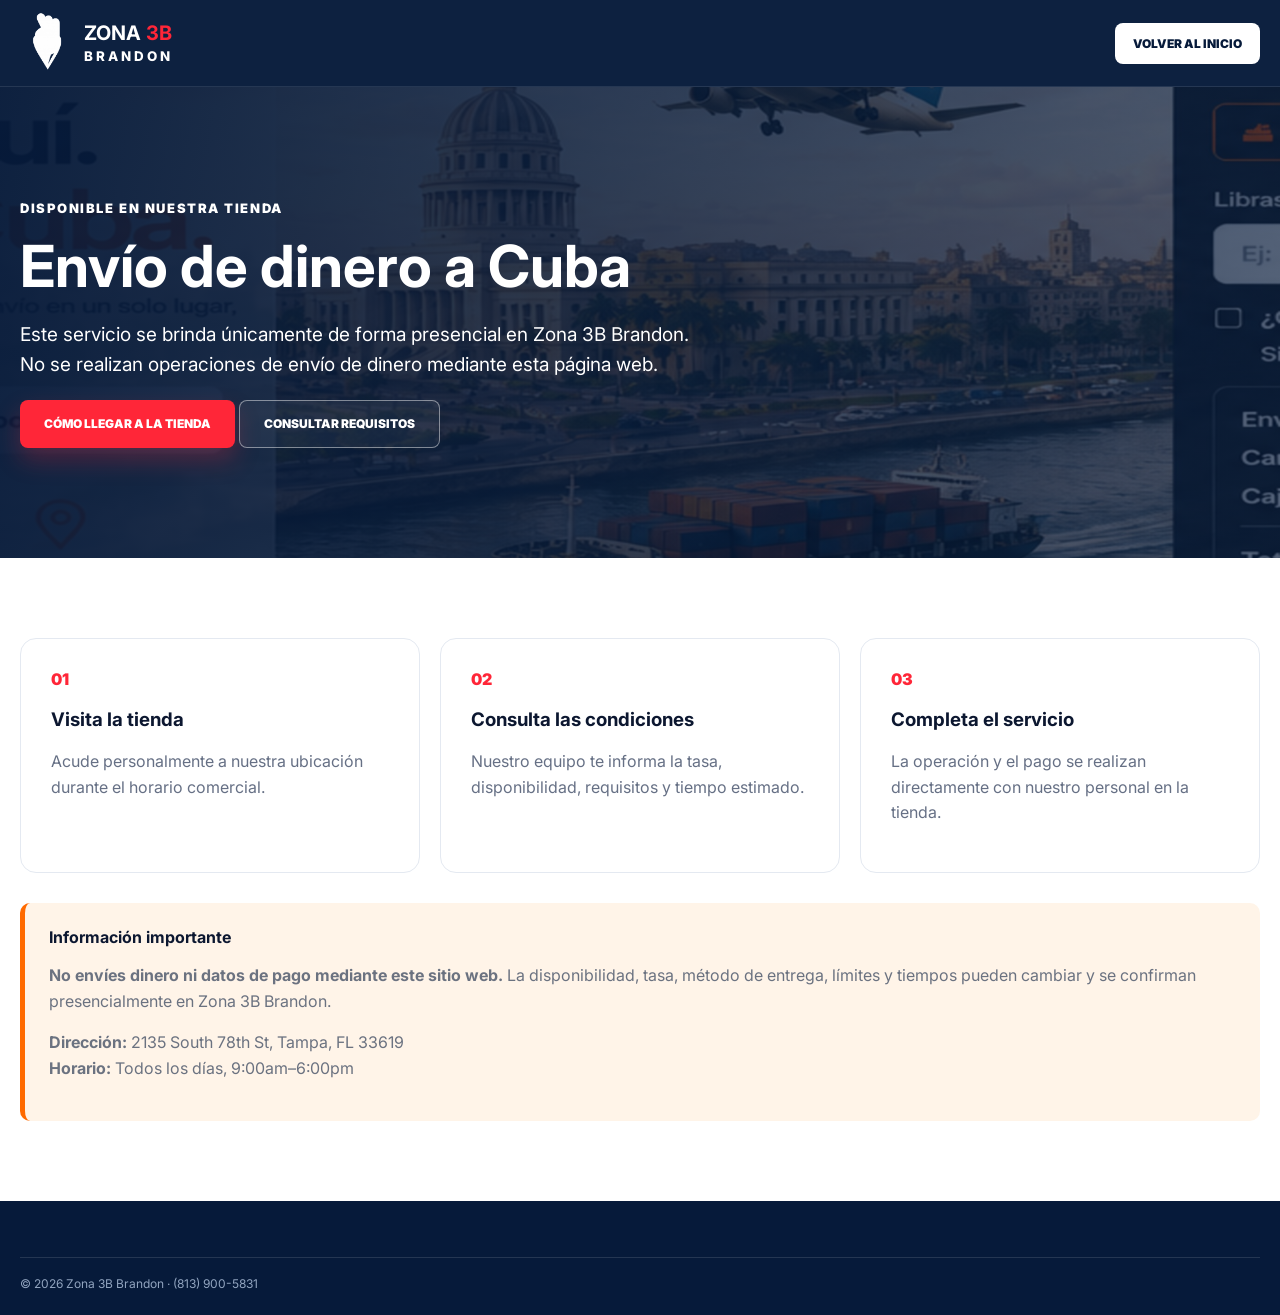
==== dinero.html @ 57347997 "Actualizacion del sitio web v6.1 Actualizacion del sitio web v6.1" ====
<!doctype html>
<html lang="es">
<head>
  <meta charset="utf-8">
  <meta name="viewport" content="width=device-width,initial-scale=1">
  <meta name="description" content="Información sobre el servicio presencial de envío de dinero a Cuba disponible en Zona 3B Brandon.">
  <title>Servicio presencial de envío de dinero | Zona 3B Brandon</title>
  <link rel="icon" href="logo-v54.png">
  <link rel="preconnect" href="https://fonts.googleapis.com">
  <link rel="preconnect" href="https://fonts.gstatic.com" crossorigin>
  <link href="https://fonts.googleapis.com/css2?family=Inter:wght@400;600;700;800;900&display=swap" rel="stylesheet">
  <link rel="stylesheet" href="styles-v60.css">
</head>
<body class="money-page">
  <header class="site-header">
    <div class="shell nav-wrap">
      <a class="brand" href="index.html"><img src="logo-v54.png" alt="Zona 3B"><div><strong>ZONA <span>3B</span></strong><small>BRANDON</small></div></a>
      <a class="portal" href="index.html">Volver al inicio</a>
    </div>
  </header>
  <main>
    <section class="money-page-hero">
      <div class="shell">
        <span class="kicker">DISPONIBLE EN NUESTRA TIENDA</span>
        <h1>Envío de dinero a Cuba</h1>
        <p>Este servicio se brinda únicamente de forma presencial en Zona 3B Brandon. No se realizan operaciones de envío de dinero mediante esta página web.</p>
        <a class="btn primary" id="map-money" href="#">Cómo llegar a la tienda</a>
        <a class="btn secondary" id="money-page-wa" href="#">Consultar requisitos</a>
      </div>
    </section>
    <section class="money-detail">
      <div class="shell detail-grid">
        <article><span>01</span><h3>Visita la tienda</h3><p>Acude personalmente a nuestra ubicación durante el horario comercial.</p></article>
        <article><span>02</span><h3>Consulta las condiciones</h3><p>Nuestro equipo te informa la tasa, disponibilidad, requisitos y tiempo estimado.</p></article>
        <article><span>03</span><h3>Completa el servicio</h3><p>La operación y el pago se realizan directamente con nuestro personal en la tienda.</p></article>
      </div>
      <div class="shell notice">
        <b>Información importante</b>
        <p><strong>No envíes dinero ni datos de pago mediante este sitio web.</strong> La disponibilidad, tasa, método de entrega, límites y tiempos pueden cambiar y se confirman presencialmente en Zona 3B Brandon.</p>
        <p><b>Dirección:</b> 2135 South 78th St, Tampa, FL 33619<br><b>Horario:</b> Todos los días, 9:00am–6:00pm</p>
      </div>
    </section>
  </main>
  <footer><div class="shell footer-bottom">© 2026 Zona 3B Brandon · (813) 900-5831</div></footer>
  <script src="config.js"></script>
  <script>
    const c=window.ZONA3B_SITE;
    document.getElementById('map-money').href=c.mapsUrl;
    document.getElementById('money-page-wa').href=`https://wa.me/${c.whatsappDigits}?text=${encodeURIComponent('Hola, deseo consultar los requisitos del servicio presencial de envío de dinero a Cuba en la tienda.')}`;
  </script>
</body>
</html>
---- styles-v60.css ----
:root{--navy:#061a3a;--navy2:#0b2f68;--red:#ff2638;--orange:#ff6a00;--text:#0c1730;--muted:#667085;--line:#e4e9f1;--soft:#f5f8fc}*{box-sizing:border-box}html{scroll-behavior:smooth}body{margin:0;font-family:Inter,system-ui,sans-serif;color:var(--text);background:#fff}.shell{width:min(1280px,calc(100% - 40px));margin:auto}.site-header{position:sticky;top:0;z-index:100;background:rgba(6,26,58,.97);border-bottom:1px solid rgba(255,255,255,.1);backdrop-filter:blur(14px)}.nav-wrap{height:86px;display:flex;align-items:center;justify-content:space-between;gap:24px}.brand{display:flex;align-items:center;gap:10px;color:#fff;text-decoration:none}.brand img{width:54px;height:64px;object-fit:contain;filter:brightness(0) invert(1)}.brand strong{font-size:20px;display:block;line-height:1}.brand strong span{color:var(--red)}.brand small{display:block;letter-spacing:.22em;font-weight:800;margin-top:5px}.menu{display:flex;align-items:center;gap:27px}.menu a{color:#fff;text-decoration:none;text-transform:uppercase;font-size:12px;font-weight:800;white-space:nowrap}.menu a:hover,.menu a.active{color:var(--red)}.portal{padding:13px 18px;border-radius:8px;background:#fff!important;color:var(--navy)!important;text-decoration:none;text-transform:uppercase;font-size:12px;font-weight:900}.menu-toggle{display:none;background:none;border:0;color:#fff;font-size:28px}.hero{position:relative;min-height:590px;overflow:hidden;background:var(--navy)}.hero-bg{position:absolute;inset:0;background:url('havana-scene-v54.jpg') center/cover no-repeat;transform:scale(1.03)}.hero-overlay{position:absolute;inset:0;background:linear-gradient(90deg,rgba(6,26,58,.99) 0%,rgba(6,26,58,.92) 45%,rgba(6,26,58,.38) 74%,rgba(6,26,58,.2) 100%)}.hero-content{position:relative;z-index:2;min-height:590px;display:flex;align-items:center}.hero-copy{max-width:690px;padding:62px 0}.kicker,.eyebrow{font-size:13px;letter-spacing:.12em;font-weight:900;color:#fff}.hero-slide{display:none;min-height:225px}.hero-slide.active{display:block;animation:fade .55s ease}@keyframes fade{from{opacity:.2;transform:translateY(8px)}to{opacity:1;transform:none}}.hero h1{font-size:58px;line-height:.98;margin:17px 0 10px;color:#fff;letter-spacing:-.04em}.hero h2{margin:0 0 22px;color:var(--red);font-size:24px}.hero p{font-size:18px;line-height:1.55;color:#fff;max-width:610px}.hero-benefits{display:grid;grid-template-columns:repeat(3,1fr);gap:0;margin:28px 0}.hero-benefits>div{display:flex;gap:12px;align-items:center;padding-right:18px;margin-right:18px;border-right:1px solid rgba(255,255,255,.2)}.hero-benefits>div:last-child{border:0}.hero-benefits i{width:38px;height:38px;border:1px solid rgba(255,255,255,.4);border-radius:50%;display:grid;place-items:center;color:#fff;font-style:normal}.hero-benefits span{display:flex;flex-direction:column;color:#fff}.hero-benefits b{text-transform:uppercase;font-size:11px}.hero-benefits small{font-size:11px;color:#bfd0e8}.hero-actions{display:flex;gap:12px}.btn{display:inline-flex;align-items:center;justify-content:center;min-height:48px;padding:0 24px;border-radius:8px;text-decoration:none;text-transform:uppercase;font-size:12px;font-weight:900;transition:.2s}.btn:hover{transform:translateY(-2px)}.btn.primary{background:var(--red);color:#fff;box-shadow:0 12px 24px rgba(255,38,56,.25)}.btn.secondary{border:1px solid rgba(255,255,255,.45);color:#fff;background:rgba(255,255,255,.05)}.btn.dark{background:var(--navy);color:#fff}.hero-dots{display:flex;gap:8px;margin-top:26px}.hero-dots button{width:26px;height:4px;border:0;background:rgba(255,255,255,.3);padding:0;border-radius:4px}.hero-dots button.active{background:var(--red)}.services{padding:24px 0 30px}.section-label{text-align:center;color:var(--navy2);font-weight:900;font-size:11px;margin-bottom:18px}.service-grid{display:grid;grid-template-columns:repeat(4,1fr);gap:14px}.service-grid article{display:flex;align-items:center;gap:16px;border:1px solid var(--line);border-radius:13px;padding:24px;background:#fff;box-shadow:0 10px 25px rgba(10,35,70,.06);transition:.2s}.service-grid article:hover{transform:translateY(-4px);box-shadow:0 16px 34px rgba(10,35,70,.11)}.service-icon{font-size:35px;width:48px;text-align:center}.service-icon.express{background:var(--red);color:#fff;font-size:10px;font-weight:900;padding:8px 4px;border-radius:5px}.service-grid h3{margin:0 0 7px;text-transform:uppercase;font-size:13px}.service-grid b,.service-grid small{display:block}.service-grid b{font-size:13px}.service-grid small{color:var(--muted);font-size:11px;margin-top:4px}.money-card{border-color:#ffd3d8!important;background:linear-gradient(135deg,#fff,#fff6f7)!important}.feature-strip{background:linear-gradient(90deg,var(--navy),var(--navy2));color:#fff}.strip-grid{display:grid;grid-template-columns:repeat(4,1fr)}.strip-grid>div{display:grid;grid-template-columns:34px 1fr;grid-template-rows:auto auto;padding:22px 28px;border-right:1px solid rgba(255,255,255,.2)}.strip-grid>div:last-child{border:0}.strip-grid span{grid-row:1/3;font-size:20px}.strip-grid b{text-transform:uppercase;font-size:11px}.strip-grid small{color:#c7d7ed;font-size:10px}.money-section{padding:92px 0;background:var(--soft)}.money-layout{display:grid;grid-template-columns:.9fr 1.1fr;gap:80px;align-items:center}.money-visual{position:relative;min-height:420px;display:grid;place-items:center;background:radial-gradient(circle at center,#fff 0 34%,transparent 35%)}.money-icon{width:170px;height:170px;border-radius:34px;background:linear-gradient(135deg,var(--red),#ff7a4f);display:grid;place-items:center;font-size:82px;box-shadow:0 30px 60px rgba(255,38,56,.25);z-index:2}.money-orbit{position:absolute;border:1px dashed #b8c7dc;border-radius:50%}.orbit-one{width:300px;height:300px}.orbit-two{width:410px;height:410px}.badge{position:absolute;background:#fff;border:1px solid var(--line);box-shadow:0 10px 25px rgba(10,35,70,.1);border-radius:999px;padding:10px 16px;font-size:12px;font-weight:800}.badge-one{top:65px;left:70px}.badge-two{right:38px;top:150px}.badge-three{bottom:62px;left:50px}.eyebrow{color:var(--red)}.money-copy h2,.calc-copy h2,.section-heading h2,.about h2,.contact h2{font-size:42px;line-height:1.08;margin:10px 0 18px;letter-spacing:-.03em}.money-copy>p,.calc-copy p,.about p{font-size:17px;line-height:1.7;color:var(--muted)}.money-points{display:grid;gap:16px;margin:26px 0}.money-points>div{display:flex;gap:14px}.money-points i{width:30px;height:30px;border-radius:50%;background:#e9fff0;color:#078a3a;display:grid;place-items:center;font-style:normal;font-weight:900}.money-points span{display:flex;flex-direction:column}.money-points small{color:var(--muted);margin-top:4px}.money-actions{display:flex;align-items:center;gap:20px}.text-link{color:var(--navy2);font-weight:800;text-decoration:none}.legal-note{display:block;color:#7a8497;line-height:1.5;margin-top:22px}.calculator-section{padding:82px 0;background:linear-gradient(135deg,var(--navy),#0b3474);color:#fff}.calculator-layout{display:grid;grid-template-columns:1fr 1fr;gap:80px;align-items:center}.calc-copy .eyebrow{color:#ff8792}.calc-copy p{color:#c9d7ec}.calculator-card{background:#fff;color:var(--text);padding:30px;border-radius:18px;box-shadow:0 30px 70px rgba(0,0,0,.2)}.tabs{display:grid;grid-template-columns:repeat(3,1fr);gap:8px;margin-bottom:22px}.ship-tab{border:1px solid var(--line);background:#fff;padding:12px 8px;border-radius:8px;font-weight:800;cursor:pointer}.ship-tab.active{background:var(--red);color:#fff;border-color:var(--red)}.calculator-card label{display:block;font-size:13px;font-weight:800;margin-bottom:8px}.input-wrap{display:flex;border:1px solid var(--line);border-radius:9px;overflow:hidden;margin-bottom:16px}.input-wrap input{flex:1;border:0;padding:14px;font-size:16px;outline:none}.input-wrap span{padding:14px;color:var(--muted)}.check-row{display:flex!important;align-items:center;gap:10px;margin:14px 0 20px!important}.check-row span{display:flex;flex-direction:column}.check-row small{color:var(--muted)}.summary-box{background:var(--soft);border-radius:12px;padding:16px}.summary-box>div{display:flex;justify-content:space-between;padding:7px 0}.summary-box .total{border-top:1px solid var(--line);margin-top:8px;padding-top:14px;font-size:18px}.summary-box .total b{color:var(--red);font-size:25px}.calculator-card>small{display:block;color:var(--muted);margin-top:12px}.boxes{padding:80px 0}.section-heading{margin-bottom:26px}.section-heading.center{text-align:center}.boxes-grid{display:grid;grid-template-columns:repeat(4,1fr);gap:18px}.boxes-grid article{border:1px solid var(--line);border-radius:16px;display:grid;grid-template-columns:1.1fr .9fr;align-items:center;padding:20px;background:#fff;box-shadow:0 10px 25px rgba(10,35,70,.06)}.boxes-grid img{width:100%;height:150px;object-fit:contain}.boxes-grid small{color:var(--red);font-weight:900}.boxes-grid h3{font-size:21px;margin:5px 0}.boxes-grid b{font-size:31px;color:var(--orange)}.how{padding:80px 0;background:var(--soft)}.steps{display:grid;grid-template-columns:repeat(3,1fr);gap:22px}.steps article{background:#fff;padding:30px;border-radius:16px;border:1px solid var(--line)}.steps span{display:grid;place-items:center;width:42px;height:42px;border-radius:50%;background:var(--red);color:#fff;font-weight:900}.steps p{color:var(--muted);line-height:1.6}.about{padding:82px 0}.about-layout{display:grid;grid-template-columns:1.15fr .85fr;gap:70px;align-items:center}.about-stats{display:grid;grid-template-columns:repeat(3,1fr);gap:12px}.about-stats article{background:var(--navy);color:#fff;border-radius:14px;padding:28px 16px;text-align:center}.about-stats b{font-size:34px;display:block;color:#fff}.about-stats span{font-size:12px;color:#c5d4e8}.contact{padding:20px 0 80px}.contact-card{display:grid;grid-template-columns:1fr 1fr;background:var(--soft);border-radius:20px;overflow:hidden;border:1px solid var(--line)}.contact-card>div{padding:54px}.contact-card p{color:var(--muted);line-height:1.6}.contact-card img{width:100%;height:100%;min-height:380px;object-fit:cover}.contact-actions{display:flex;gap:10px;margin-top:24px}.float{position:fixed;bottom:22px;width:54px;height:54px;border-radius:50%;display:grid;place-items:center;color:#fff;text-decoration:none;z-index:90;box-shadow:0 10px 25px rgba(0,0,0,.25)}.float.whatsapp{left:18px;background:#25d366}.float.up{right:18px;background:var(--red);font-size:24px}footer{background:var(--navy);color:#fff;padding:46px 0 18px}.footer-grid{display:grid;grid-template-columns:1.5fr 1fr 1fr 1fr;gap:30px}.footer-grid>div{display:flex;flex-direction:column;gap:8px}.footer-grid a,.footer-grid span,.footer-grid small{color:#bdcbe0;text-decoration:none;font-size:13px}.footer-brand{flex-direction:row!important;align-items:center}.footer-brand img{width:48px;filter:brightness(0) invert(1)}.footer-bottom{border-top:1px solid rgba(255,255,255,.12);margin-top:32px;padding-top:18px;color:#91a4bf;font-size:12px}.money-page-hero{padding:110px 0;background:linear-gradient(100deg,rgba(6,26,58,.97),rgba(6,26,58,.68)),url('havana-scene-v54.jpg') center/cover;color:#fff}.money-page-hero h1{font-size:58px;margin:14px 0}.money-page-hero p{font-size:19px;max-width:670px;line-height:1.6}.money-detail{padding:80px 0}.detail-grid{display:grid;grid-template-columns:repeat(3,1fr);gap:20px}.detail-grid article{border:1px solid var(--line);border-radius:16px;padding:30px}.detail-grid span{color:var(--red);font-weight:900}.detail-grid p{color:var(--muted);line-height:1.6}.notice{margin-top:30px;padding:24px;background:#fff4e8;border-left:5px solid var(--orange);border-radius:10px}.notice p{color:#6b7280;line-height:1.6}.money-page footer{padding:24px 0}
@media(max-width:1100px){.menu-toggle{display:block}.menu{display:none;position:absolute;left:0;right:0;top:86px;background:var(--navy);padding:22px;flex-direction:column;align-items:flex-start}.menu.open{display:flex}.service-grid,.boxes-grid{grid-template-columns:repeat(2,1fr)}.money-layout,.calculator-layout,.about-layout{grid-template-columns:1fr}.money-visual{order:2}.hero-overlay{background:rgba(6,26,58,.9)}.strip-grid{grid-template-columns:repeat(2,1fr)}.footer-grid{grid-template-columns:repeat(2,1fr)}}
@media(max-width:680px){.shell{width:min(100% - 24px,1280px)}.brand div{display:none}.hero,.hero-content{min-height:650px}.hero-copy{padding:45px 0}.hero h1{font-size:43px}.hero h2{font-size:19px}.hero-benefits{grid-template-columns:1fr;gap:12px}.hero-benefits>div{border:0}.hero-actions,.money-actions,.contact-actions{flex-direction:column;align-items:stretch}.service-grid,.boxes-grid,.steps,.detail-grid{grid-template-columns:1fr}.strip-grid{grid-template-columns:1fr}.strip-grid>div{border-right:0;border-bottom:1px solid rgba(255,255,255,.2)}.money-section,.calculator-section,.boxes,.how,.about{padding:58px 0}.money-layout{gap:30px}.money-visual{min-height:340px}.orbit-two{width:320px;height:320px}.orbit-one{width:245px;height:245px}.money-icon{width:135px;height:135px;font-size:62px}.badge-one{left:0}.badge-two{right:0}.badge-three{left:15px}.money-copy h2,.calc-copy h2,.section-heading h2,.about h2,.contact h2{font-size:34px}.calculator-layout{gap:28px}.contact-card{grid-template-columns:1fr}.contact-card>div{padding:30px}.about-stats{grid-template-columns:1fr}.footer-grid{grid-template-columns:1fr}.money-page-hero h1{font-size:42px}}
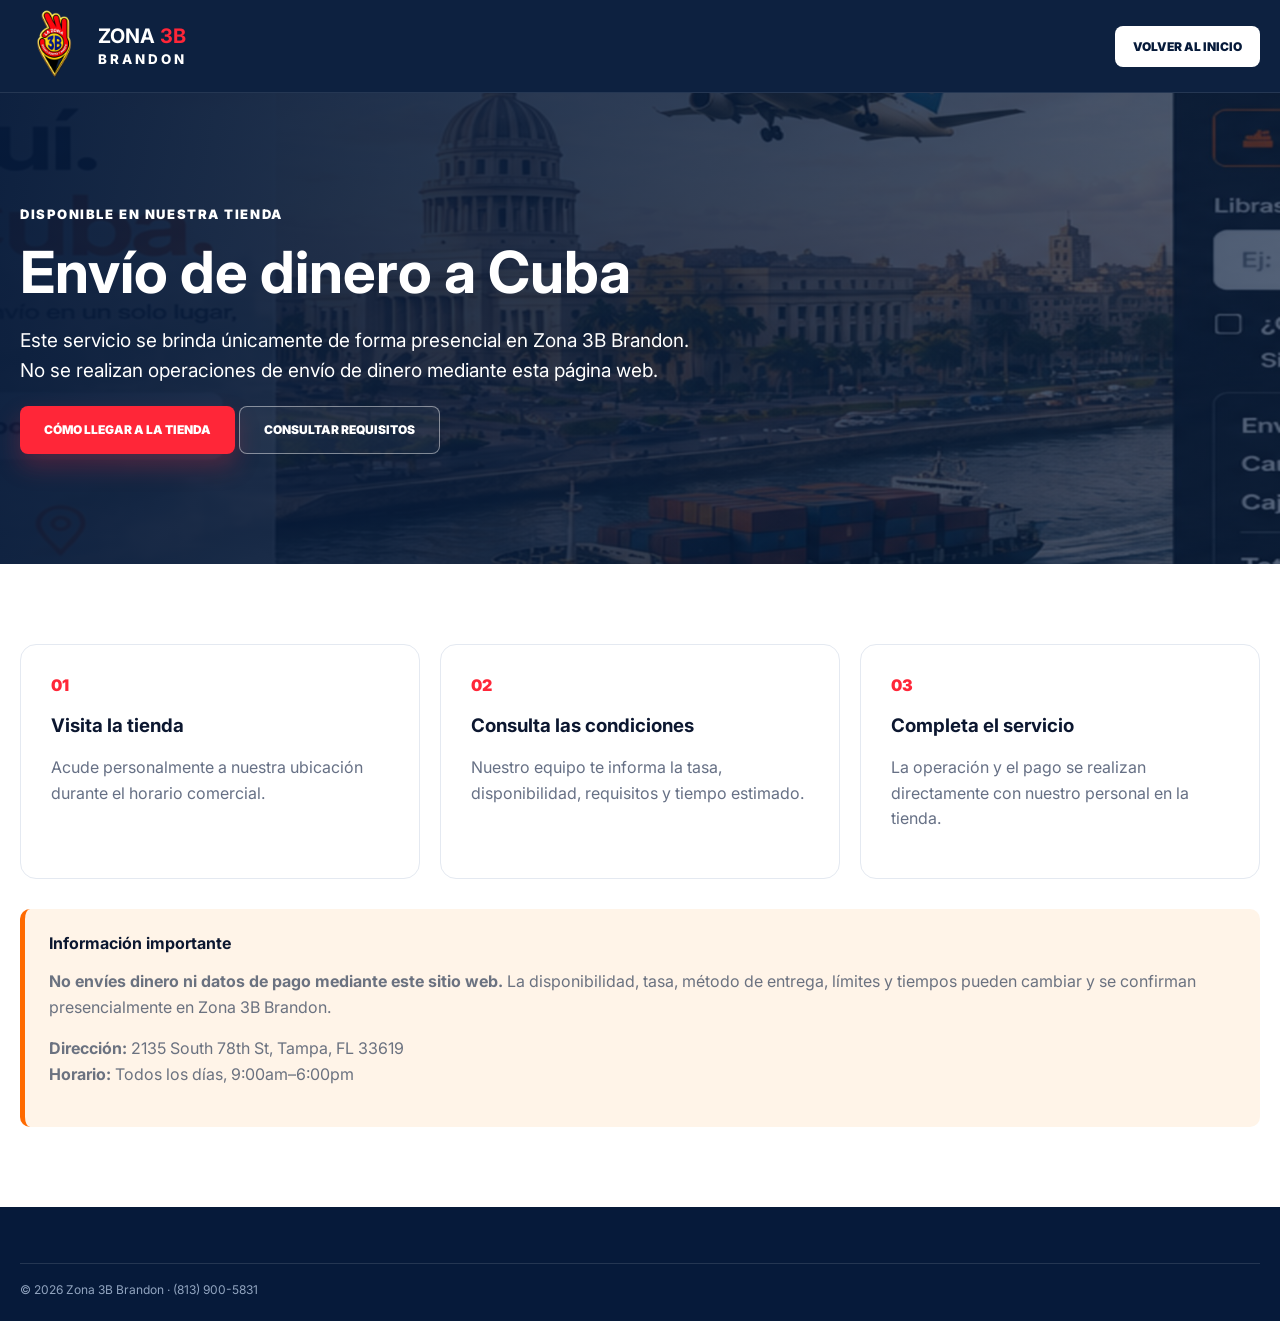
==== commit bbabb30f: "Actualizacion del sitio web v6.2 Actualizacion del sitio web v6.2" ====
--- a/dinero.html
+++ b/dinero.html
@@ -5,16 +5,16 @@
   <meta name="viewport" content="width=device-width,initial-scale=1">
   <meta name="description" content="Información sobre el servicio presencial de envío de dinero a Cuba disponible en Zona 3B Brandon.">
   <title>Servicio presencial de envío de dinero | Zona 3B Brandon</title>
-  <link rel="icon" href="logo-v54.png">
+  <link rel="icon" href="logo-zona3b-oficial.png">
   <link rel="preconnect" href="https://fonts.googleapis.com">
   <link rel="preconnect" href="https://fonts.gstatic.com" crossorigin>
   <link href="https://fonts.googleapis.com/css2?family=Inter:wght@400;600;700;800;900&display=swap" rel="stylesheet">
-  <link rel="stylesheet" href="styles-v60.css">
+  <link rel="stylesheet" href="styles-v62.css">
 </head>
 <body class="money-page">
   <header class="site-header">
     <div class="shell nav-wrap">
-      <a class="brand" href="index.html"><img src="logo-v54.png" alt="Zona 3B"><div><strong>ZONA <span>3B</span></strong><small>BRANDON</small></div></a>
+      <a class="brand" href="index.html"><img src="logo-zona3b-oficial.png" alt="Zona 3B"><div><strong>ZONA <span>3B</span></strong><small>BRANDON</small></div></a>
       <a class="portal" href="index.html">Volver al inicio</a>
     </div>
   </header>
--- a/styles-v62.css
+++ b/styles-v62.css
@@ -0,0 +1,8 @@
+:root{--navy:#061a3a;--navy2:#0b2f68;--red:#ff2638;--orange:#ff6a00;--text:#0c1730;--muted:#667085;--line:#e4e9f1;--soft:#f5f8fc}*{box-sizing:border-box}html{scroll-behavior:smooth}body{margin:0;font-family:Inter,system-ui,sans-serif;color:var(--text);background:#fff}.shell{width:min(1280px,calc(100% - 40px));margin:auto}.site-header{position:sticky;top:0;z-index:100;background:rgba(6,26,58,.97);border-bottom:1px solid rgba(255,255,255,.1);backdrop-filter:blur(14px)}.nav-wrap{height:86px;display:flex;align-items:center;justify-content:space-between;gap:24px}.brand{display:flex;align-items:center;gap:10px;color:#fff;text-decoration:none}.brand img{width:54px;height:64px;object-fit:contain;filter:brightness(0) invert(1)}.brand strong{font-size:20px;display:block;line-height:1}.brand strong span{color:var(--red)}.brand small{display:block;letter-spacing:.22em;font-weight:800;margin-top:5px}.menu{display:flex;align-items:center;gap:27px}.menu a{color:#fff;text-decoration:none;text-transform:uppercase;font-size:12px;font-weight:800;white-space:nowrap}.menu a:hover,.menu a.active{color:var(--red)}.portal{padding:13px 18px;border-radius:8px;background:#fff!important;color:var(--navy)!important;text-decoration:none;text-transform:uppercase;font-size:12px;font-weight:900}.menu-toggle{display:none;background:none;border:0;color:#fff;font-size:28px}.hero{position:relative;min-height:590px;overflow:hidden;background:var(--navy)}.hero-bg{position:absolute;inset:0;background:url('havana-scene-v54.jpg') center/cover no-repeat;transform:scale(1.03)}.hero-overlay{position:absolute;inset:0;background:linear-gradient(90deg,rgba(6,26,58,.99) 0%,rgba(6,26,58,.92) 45%,rgba(6,26,58,.38) 74%,rgba(6,26,58,.2) 100%)}.hero-content{position:relative;z-index:2;min-height:590px;display:flex;align-items:center}.hero-copy{max-width:690px;padding:62px 0}.kicker,.eyebrow{font-size:13px;letter-spacing:.12em;font-weight:900;color:#fff}.hero-slide{display:none;min-height:225px}.hero-slide.active{display:block;animation:fade .55s ease}@keyframes fade{from{opacity:.2;transform:translateY(8px)}to{opacity:1;transform:none}}.hero h1{font-size:58px;line-height:.98;margin:17px 0 10px;color:#fff;letter-spacing:-.04em}.hero h2{margin:0 0 22px;color:var(--red);font-size:24px}.hero p{font-size:18px;line-height:1.55;color:#fff;max-width:610px}.hero-benefits{display:grid;grid-template-columns:repeat(3,1fr);gap:0;margin:28px 0}.hero-benefits>div{display:flex;gap:12px;align-items:center;padding-right:18px;margin-right:18px;border-right:1px solid rgba(255,255,255,.2)}.hero-benefits>div:last-child{border:0}.hero-benefits i{width:38px;height:38px;border:1px solid rgba(255,255,255,.4);border-radius:50%;display:grid;place-items:center;color:#fff;font-style:normal}.hero-benefits span{display:flex;flex-direction:column;color:#fff}.hero-benefits b{text-transform:uppercase;font-size:11px}.hero-benefits small{font-size:11px;color:#bfd0e8}.hero-actions{display:flex;gap:12px}.btn{display:inline-flex;align-items:center;justify-content:center;min-height:48px;padding:0 24px;border-radius:8px;text-decoration:none;text-transform:uppercase;font-size:12px;font-weight:900;transition:.2s}.btn:hover{transform:translateY(-2px)}.btn.primary{background:var(--red);color:#fff;box-shadow:0 12px 24px rgba(255,38,56,.25)}.btn.secondary{border:1px solid rgba(255,255,255,.45);color:#fff;background:rgba(255,255,255,.05)}.btn.dark{background:var(--navy);color:#fff}.hero-dots{display:flex;gap:8px;margin-top:26px}.hero-dots button{width:26px;height:4px;border:0;background:rgba(255,255,255,.3);padding:0;border-radius:4px}.hero-dots button.active{background:var(--red)}.services{padding:24px 0 30px}.section-label{text-align:center;color:var(--navy2);font-weight:900;font-size:11px;margin-bottom:18px}.service-grid{display:grid;grid-template-columns:repeat(4,1fr);gap:14px}.service-grid article{display:flex;align-items:center;gap:16px;border:1px solid var(--line);border-radius:13px;padding:24px;background:#fff;box-shadow:0 10px 25px rgba(10,35,70,.06);transition:.2s}.service-grid article:hover{transform:translateY(-4px);box-shadow:0 16px 34px rgba(10,35,70,.11)}.service-icon{font-size:35px;width:48px;text-align:center}.service-icon.express{background:var(--red);color:#fff;font-size:10px;font-weight:900;padding:8px 4px;border-radius:5px}.service-grid h3{margin:0 0 7px;text-transform:uppercase;font-size:13px}.service-grid b,.service-grid small{display:block}.service-grid b{font-size:13px}.service-grid small{color:var(--muted);font-size:11px;margin-top:4px}.money-card{border-color:#ffd3d8!important;background:linear-gradient(135deg,#fff,#fff6f7)!important}.feature-strip{background:linear-gradient(90deg,var(--navy),var(--navy2));color:#fff}.strip-grid{display:grid;grid-template-columns:repeat(4,1fr)}.strip-grid>div{display:grid;grid-template-columns:34px 1fr;grid-template-rows:auto auto;padding:22px 28px;border-right:1px solid rgba(255,255,255,.2)}.strip-grid>div:last-child{border:0}.strip-grid span{grid-row:1/3;font-size:20px}.strip-grid b{text-transform:uppercase;font-size:11px}.strip-grid small{color:#c7d7ed;font-size:10px}.money-section{padding:92px 0;background:var(--soft)}.money-layout{display:grid;grid-template-columns:.9fr 1.1fr;gap:80px;align-items:center}.money-visual{position:relative;min-height:420px;display:grid;place-items:center;background:radial-gradient(circle at center,#fff 0 34%,transparent 35%)}.money-icon{width:170px;height:170px;border-radius:34px;background:linear-gradient(135deg,var(--red),#ff7a4f);display:grid;place-items:center;font-size:82px;box-shadow:0 30px 60px rgba(255,38,56,.25);z-index:2}.money-orbit{position:absolute;border:1px dashed #b8c7dc;border-radius:50%}.orbit-one{width:300px;height:300px}.orbit-two{width:410px;height:410px}.badge{position:absolute;background:#fff;border:1px solid var(--line);box-shadow:0 10px 25px rgba(10,35,70,.1);border-radius:999px;padding:10px 16px;font-size:12px;font-weight:800}.badge-one{top:65px;left:70px}.badge-two{right:38px;top:150px}.badge-three{bottom:62px;left:50px}.eyebrow{color:var(--red)}.money-copy h2,.calc-copy h2,.section-heading h2,.about h2,.contact h2{font-size:42px;line-height:1.08;margin:10px 0 18px;letter-spacing:-.03em}.money-copy>p,.calc-copy p,.about p{font-size:17px;line-height:1.7;color:var(--muted)}.money-points{display:grid;gap:16px;margin:26px 0}.money-points>div{display:flex;gap:14px}.money-points i{width:30px;height:30px;border-radius:50%;background:#e9fff0;color:#078a3a;display:grid;place-items:center;font-style:normal;font-weight:900}.money-points span{display:flex;flex-direction:column}.money-points small{color:var(--muted);margin-top:4px}.money-actions{display:flex;align-items:center;gap:20px}.text-link{color:var(--navy2);font-weight:800;text-decoration:none}.legal-note{display:block;color:#7a8497;line-height:1.5;margin-top:22px}.calculator-section{padding:82px 0;background:linear-gradient(135deg,var(--navy),#0b3474);color:#fff}.calculator-layout{display:grid;grid-template-columns:1fr 1fr;gap:80px;align-items:center}.calc-copy .eyebrow{color:#ff8792}.calc-copy p{color:#c9d7ec}.calculator-card{background:#fff;color:var(--text);padding:30px;border-radius:18px;box-shadow:0 30px 70px rgba(0,0,0,.2)}.tabs{display:grid;grid-template-columns:repeat(3,1fr);gap:8px;margin-bottom:22px}.ship-tab{border:1px solid var(--line);background:#fff;padding:12px 8px;border-radius:8px;font-weight:800;cursor:pointer}.ship-tab.active{background:var(--red);color:#fff;border-color:var(--red)}.calculator-card label{display:block;font-size:13px;font-weight:800;margin-bottom:8px}.input-wrap{display:flex;border:1px solid var(--line);border-radius:9px;overflow:hidden;margin-bottom:16px}.input-wrap input{flex:1;border:0;padding:14px;font-size:16px;outline:none}.input-wrap span{padding:14px;color:var(--muted)}.check-row{display:flex!important;align-items:center;gap:10px;margin:14px 0 20px!important}.check-row span{display:flex;flex-direction:column}.check-row small{color:var(--muted)}.summary-box{background:var(--soft);border-radius:12px;padding:16px}.summary-box>div{display:flex;justify-content:space-between;padding:7px 0}.summary-box .total{border-top:1px solid var(--line);margin-top:8px;padding-top:14px;font-size:18px}.summary-box .total b{color:var(--red);font-size:25px}.calculator-card>small{display:block;color:var(--muted);margin-top:12px}.boxes{padding:80px 0}.section-heading{margin-bottom:26px}.section-heading.center{text-align:center}.boxes-grid{display:grid;grid-template-columns:repeat(4,1fr);gap:18px}.boxes-grid article{border:1px solid var(--line);border-radius:16px;display:grid;grid-template-columns:1.1fr .9fr;align-items:center;padding:20px;background:#fff;box-shadow:0 10px 25px rgba(10,35,70,.06)}.boxes-grid img{width:100%;height:150px;object-fit:contain}.boxes-grid small{color:var(--red);font-weight:900}.boxes-grid h3{font-size:21px;margin:5px 0}.boxes-grid b{font-size:31px;color:var(--orange)}.how{padding:80px 0;background:var(--soft)}.steps{display:grid;grid-template-columns:repeat(3,1fr);gap:22px}.steps article{background:#fff;padding:30px;border-radius:16px;border:1px solid var(--line)}.steps span{display:grid;place-items:center;width:42px;height:42px;border-radius:50%;background:var(--red);color:#fff;font-weight:900}.steps p{color:var(--muted);line-height:1.6}.about{padding:82px 0}.about-layout{display:grid;grid-template-columns:1.15fr .85fr;gap:70px;align-items:center}.about-stats{display:grid;grid-template-columns:repeat(3,1fr);gap:12px}.about-stats article{background:var(--navy);color:#fff;border-radius:14px;padding:28px 16px;text-align:center}.about-stats b{font-size:34px;display:block;color:#fff}.about-stats span{font-size:12px;color:#c5d4e8}.contact{padding:20px 0 80px}.contact-card{display:grid;grid-template-columns:1fr 1fr;background:var(--soft);border-radius:20px;overflow:hidden;border:1px solid var(--line)}.contact-card>div{padding:54px}.contact-card p{color:var(--muted);line-height:1.6}.contact-card img{width:100%;height:100%;min-height:380px;object-fit:cover}.contact-actions{display:flex;gap:10px;margin-top:24px}.float{position:fixed;bottom:22px;width:54px;height:54px;border-radius:50%;display:grid;place-items:center;color:#fff;text-decoration:none;z-index:90;box-shadow:0 10px 25px rgba(0,0,0,.25)}.float.whatsapp{left:18px;background:#25d366}.float.up{right:18px;background:var(--red);font-size:24px}footer{background:var(--navy);color:#fff;padding:46px 0 18px}.footer-grid{display:grid;grid-template-columns:1.5fr 1fr 1fr 1fr;gap:30px}.footer-grid>div{display:flex;flex-direction:column;gap:8px}.footer-grid a,.footer-grid span,.footer-grid small{color:#bdcbe0;text-decoration:none;font-size:13px}.footer-brand{flex-direction:row!important;align-items:center}.footer-brand img{width:48px;filter:brightness(0) invert(1)}.footer-bottom{border-top:1px solid rgba(255,255,255,.12);margin-top:32px;padding-top:18px;color:#91a4bf;font-size:12px}.money-page-hero{padding:110px 0;background:linear-gradient(100deg,rgba(6,26,58,.97),rgba(6,26,58,.68)),url('havana-scene-v54.jpg') center/cover;color:#fff}.money-page-hero h1{font-size:58px;margin:14px 0}.money-page-hero p{font-size:19px;max-width:670px;line-height:1.6}.money-detail{padding:80px 0}.detail-grid{display:grid;grid-template-columns:repeat(3,1fr);gap:20px}.detail-grid article{border:1px solid var(--line);border-radius:16px;padding:30px}.detail-grid span{color:var(--red);font-weight:900}.detail-grid p{color:var(--muted);line-height:1.6}.notice{margin-top:30px;padding:24px;background:#fff4e8;border-left:5px solid var(--orange);border-radius:10px}.notice p{color:#6b7280;line-height:1.6}.money-page footer{padding:24px 0}
+@media(max-width:1100px){.menu-toggle{display:block}.menu{display:none;position:absolute;left:0;right:0;top:86px;background:var(--navy);padding:22px;flex-direction:column;align-items:flex-start}.menu.open{display:flex}.service-grid,.boxes-grid{grid-template-columns:repeat(2,1fr)}.money-layout,.calculator-layout,.about-layout{grid-template-columns:1fr}.money-visual{order:2}.hero-overlay{background:rgba(6,26,58,.9)}.strip-grid{grid-template-columns:repeat(2,1fr)}.footer-grid{grid-template-columns:repeat(2,1fr)}}
+@media(max-width:680px){.shell{width:min(100% - 24px,1280px)}.brand div{display:none}.hero,.hero-content{min-height:650px}.hero-copy{padding:45px 0}.hero h1{font-size:43px}.hero h2{font-size:19px}.hero-benefits{grid-template-columns:1fr;gap:12px}.hero-benefits>div{border:0}.hero-actions,.money-actions,.contact-actions{flex-direction:column;align-items:stretch}.service-grid,.boxes-grid,.steps,.detail-grid{grid-template-columns:1fr}.strip-grid{grid-template-columns:1fr}.strip-grid>div{border-right:0;border-bottom:1px solid rgba(255,255,255,.2)}.money-section,.calculator-section,.boxes,.how,.about{padding:58px 0}.money-layout{gap:30px}.money-visual{min-height:340px}.orbit-two{width:320px;height:320px}.orbit-one{width:245px;height:245px}.money-icon{width:135px;height:135px;font-size:62px}.badge-one{left:0}.badge-two{right:0}.badge-three{left:15px}.money-copy h2,.calc-copy h2,.section-heading h2,.about h2,.contact h2{font-size:34px}.calculator-layout{gap:28px}.contact-card{grid-template-columns:1fr}.contact-card>div{padding:30px}.about-stats{grid-template-columns:1fr}.footer-grid{grid-template-columns:1fr}.money-page-hero h1{font-size:42px}}
+
+/* Zona 3B Brandon v6.2 — logo oficial y calculadora con fondo limpio */
+.brand img{width:68px;height:76px;object-fit:contain;filter:none}.nav-wrap{height:92px}.menu{top:92px}.footer-brand img{width:62px;height:82px;object-fit:contain;filter:none}.calculator-section{background:#fff;color:var(--text);border-top:1px solid var(--line);border-bottom:1px solid var(--line)}.calculator-section .calc-copy .eyebrow{color:var(--red)}.calculator-section .calc-copy p{color:var(--muted)}.calculator-card{border:1px solid var(--line);box-shadow:0 18px 45px rgba(10,35,70,.10)}
+@media(max-width:1100px){.menu{top:92px}}
+@media(max-width:680px){.brand img{width:52px;height:66px}.nav-wrap{height:78px}.menu{top:78px}.footer-brand img{width:54px;height:72px}}
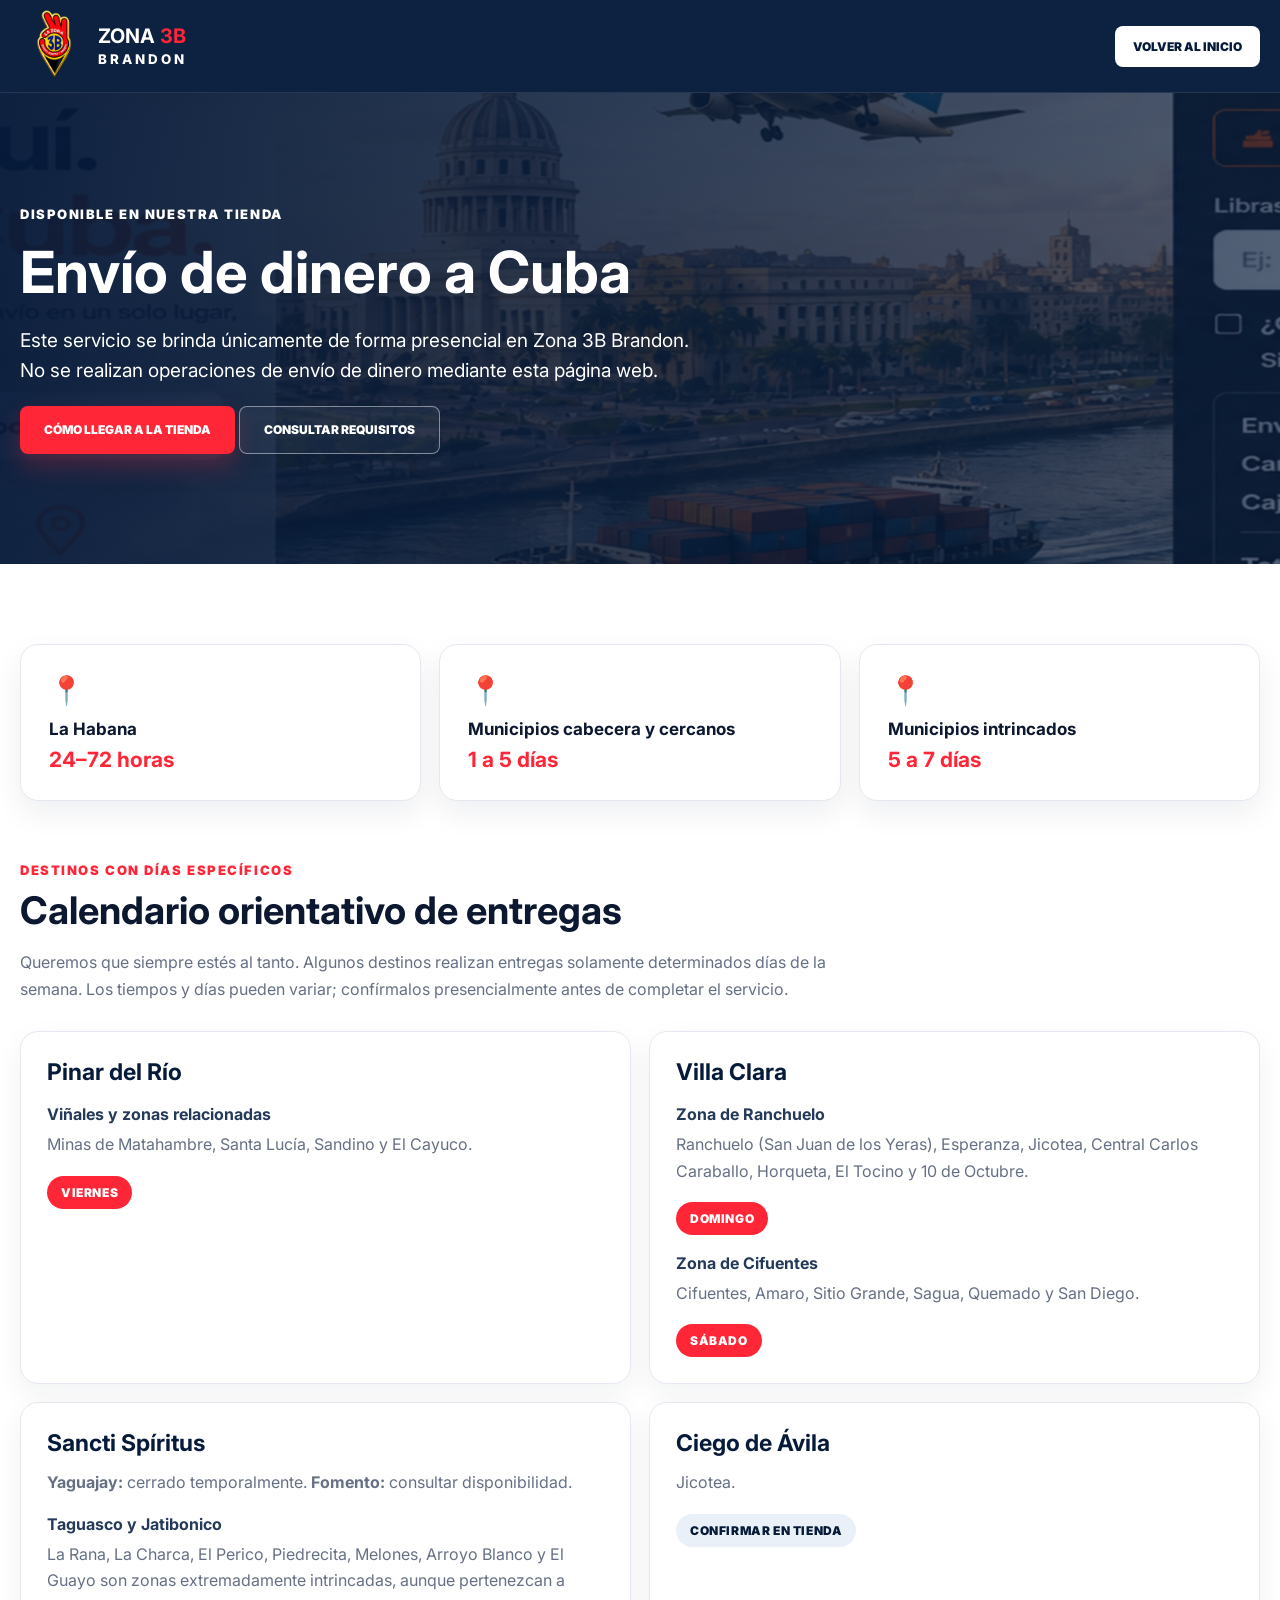
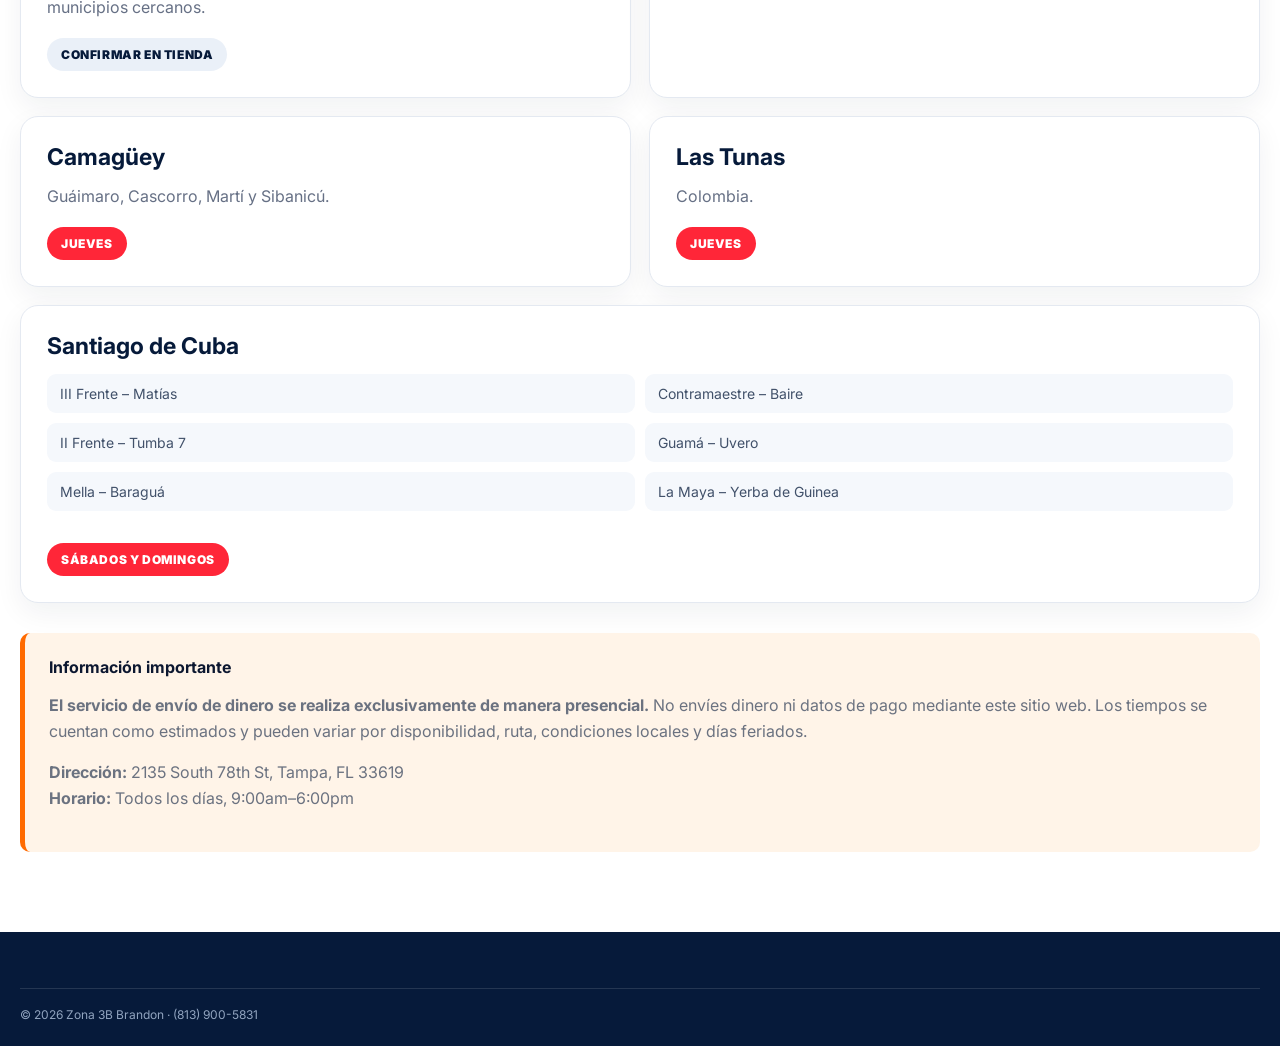
==== commit a972acbd: "Actualizacion v6.5 Actualizacion v6.5" ====
--- a/dinero.html
+++ b/dinero.html
@@ -9,7 +9,7 @@
   <link rel="preconnect" href="https://fonts.googleapis.com">
   <link rel="preconnect" href="https://fonts.gstatic.com" crossorigin>
   <link href="https://fonts.googleapis.com/css2?family=Inter:wght@400;600;700;800;900&display=swap" rel="stylesheet">
-  <link rel="stylesheet" href="styles-v62.css">
+  <link rel="stylesheet" href="styles-v65.css">
 </head>
 <body class="money-page">
   <header class="site-header">
@@ -29,15 +29,77 @@
       </div>
     </section>
     <section class="money-detail">
-      <div class="shell detail-grid">
-        <article><span>01</span><h3>Visita la tienda</h3><p>Acude personalmente a nuestra ubicación durante el horario comercial.</p></article>
-        <article><span>02</span><h3>Consulta las condiciones</h3><p>Nuestro equipo te informa la tasa, disponibilidad, requisitos y tiempo estimado.</p></article>
-        <article><span>03</span><h3>Completa el servicio</h3><p>La operación y el pago se realizan directamente con nuestro personal en la tienda.</p></article>
-      </div>
-      <div class="shell notice">
-        <b>Información importante</b>
-        <p><strong>No envíes dinero ni datos de pago mediante este sitio web.</strong> La disponibilidad, tasa, método de entrega, límites y tiempos pueden cambiar y se confirman presencialmente en Zona 3B Brandon.</p>
-        <p><b>Dirección:</b> 2135 South 78th St, Tampa, FL 33619<br><b>Horario:</b> Todos los días, 9:00am–6:00pm</p>
+      <div class="shell">
+        <div class="delivery-summary">
+          <article><span>📍</span><h3>La Habana</h3><b>24–72 horas</b></article>
+          <article><span>📍</span><h3>Municipios cabecera y cercanos</h3><b>1 a 5 días</b></article>
+          <article><span>📍</span><h3>Municipios intrincados</h3><b>5 a 7 días</b></article>
+        </div>
+
+        <div class="schedule-intro">
+          <span class="eyebrow">DESTINOS CON DÍAS ESPECÍFICOS</span>
+          <h2>Calendario orientativo de entregas</h2>
+          <p>Queremos que siempre estés al tanto. Algunos destinos realizan entregas solamente determinados días de la semana. Los tiempos y días pueden variar; confírmalos presencialmente antes de completar el servicio.</p>
+        </div>
+
+        <div class="destination-grid">
+          <article class="destination-card">
+            <h3>Pinar del Río</h3>
+            <h4>Viñales y zonas relacionadas</h4>
+            <p>Minas de Matahambre, Santa Lucía, Sandino y El Cayuco.</p>
+            <div class="delivery-day">Viernes</div>
+          </article>
+
+          <article class="destination-card">
+            <h3>Villa Clara</h3>
+            <h4>Zona de Ranchuelo</h4>
+            <p>Ranchuelo (San Juan de los Yeras), Esperanza, Jicotea, Central Carlos Caraballo, Horqueta, El Tocino y 10 de Octubre.</p>
+            <div class="delivery-day">Domingo</div>
+            <h4>Zona de Cifuentes</h4>
+            <p>Cifuentes, Amaro, Sitio Grande, Sagua, Quemado y San Diego.</p>
+            <div class="delivery-day">Sábado</div>
+          </article>
+
+          <article class="destination-card">
+            <h3>Sancti Spíritus</h3>
+            <p><b>Yaguajay:</b> cerrado temporalmente. <b>Fomento:</b> consultar disponibilidad.</p>
+            <h4>Taguasco y Jatibonico</h4>
+            <p>La Rana, La Charca, El Perico, Piedrecita, Melones, Arroyo Blanco y El Guayo son zonas extremadamente intrincadas, aunque pertenezcan a municipios cercanos.</p>
+            <div class="delivery-day neutral">Confirmar en tienda</div>
+          </article>
+
+          <article class="destination-card">
+            <h3>Ciego de Ávila</h3>
+            <p>Jicotea.</p>
+            <div class="delivery-day neutral">Confirmar en tienda</div>
+          </article>
+
+          <article class="destination-card">
+            <h3>Camagüey</h3>
+            <p>Guáimaro, Cascorro, Martí y Sibanicú.</p>
+            <div class="delivery-day">Jueves</div>
+          </article>
+
+          <article class="destination-card">
+            <h3>Las Tunas</h3>
+            <p>Colombia.</p>
+            <div class="delivery-day">Jueves</div>
+          </article>
+
+          <article class="destination-card wide">
+            <h3>Santiago de Cuba</h3>
+            <div class="route-list">
+              <span>III Frente – Matías</span><span>Contramaestre – Baire</span><span>II Frente – Tumba 7</span><span>Guamá – Uvero</span><span>Mella – Baraguá</span><span>La Maya – Yerba de Guinea</span>
+            </div>
+            <div class="delivery-day">Sábados y domingos</div>
+          </article>
+        </div>
+
+        <div class="notice">
+          <b>Información importante</b>
+          <p><strong>El servicio de envío de dinero se realiza exclusivamente de manera presencial.</strong> No envíes dinero ni datos de pago mediante este sitio web. Los tiempos se cuentan como estimados y pueden variar por disponibilidad, ruta, condiciones locales y días feriados.</p>
+          <p><b>Dirección:</b> 2135 South 78th St, Tampa, FL 33619<br><b>Horario:</b> Todos los días, 9:00am–6:00pm</p>
+        </div>
       </div>
     </section>
   </main>
--- a/styles-v65.css
+++ b/styles-v65.css
@@ -0,0 +1,25 @@
+:root{--navy:#061a3a;--navy2:#0b2f68;--red:#ff2638;--orange:#ff6a00;--text:#0c1730;--muted:#667085;--line:#e4e9f1;--soft:#f5f8fc}*{box-sizing:border-box}html{scroll-behavior:smooth}body{margin:0;font-family:Inter,system-ui,sans-serif;color:var(--text);background:#fff}.shell{width:min(1280px,calc(100% - 40px));margin:auto}.site-header{position:sticky;top:0;z-index:100;background:rgba(6,26,58,.97);border-bottom:1px solid rgba(255,255,255,.1);backdrop-filter:blur(14px)}.nav-wrap{height:86px;display:flex;align-items:center;justify-content:space-between;gap:24px}.brand{display:flex;align-items:center;gap:10px;color:#fff;text-decoration:none}.brand img{width:54px;height:64px;object-fit:contain;filter:brightness(0) invert(1)}.brand strong{font-size:20px;display:block;line-height:1}.brand strong span{color:var(--red)}.brand small{display:block;letter-spacing:.22em;font-weight:800;margin-top:5px}.menu{display:flex;align-items:center;gap:27px}.menu a{color:#fff;text-decoration:none;text-transform:uppercase;font-size:12px;font-weight:800;white-space:nowrap}.menu a:hover,.menu a.active{color:var(--red)}.portal{padding:13px 18px;border-radius:8px;background:#fff!important;color:var(--navy)!important;text-decoration:none;text-transform:uppercase;font-size:12px;font-weight:900}.menu-toggle{display:none;background:none;border:0;color:#fff;font-size:28px}.hero{position:relative;min-height:590px;overflow:hidden;background:var(--navy)}.hero-bg{position:absolute;inset:0;background:url('havana-scene-v54.jpg') center/cover no-repeat;transform:scale(1.03)}.hero-overlay{position:absolute;inset:0;background:linear-gradient(90deg,rgba(6,26,58,.99) 0%,rgba(6,26,58,.92) 45%,rgba(6,26,58,.38) 74%,rgba(6,26,58,.2) 100%)}.hero-content{position:relative;z-index:2;min-height:590px;display:flex;align-items:center}.hero-copy{max-width:690px;padding:62px 0}.kicker,.eyebrow{font-size:13px;letter-spacing:.12em;font-weight:900;color:#fff}.hero-slide{display:none;min-height:225px}.hero-slide.active{display:block;animation:fade .55s ease}@keyframes fade{from{opacity:.2;transform:translateY(8px)}to{opacity:1;transform:none}}.hero h1{font-size:58px;line-height:.98;margin:17px 0 10px;color:#fff;letter-spacing:-.04em}.hero h2{margin:0 0 22px;color:var(--red);font-size:24px}.hero p{font-size:18px;line-height:1.55;color:#fff;max-width:610px}.hero-benefits{display:grid;grid-template-columns:repeat(3,1fr);gap:0;margin:28px 0}.hero-benefits>div{display:flex;gap:12px;align-items:center;padding-right:18px;margin-right:18px;border-right:1px solid rgba(255,255,255,.2)}.hero-benefits>div:last-child{border:0}.hero-benefits i{width:38px;height:38px;border:1px solid rgba(255,255,255,.4);border-radius:50%;display:grid;place-items:center;color:#fff;font-style:normal}.hero-benefits span{display:flex;flex-direction:column;color:#fff}.hero-benefits b{text-transform:uppercase;font-size:11px}.hero-benefits small{font-size:11px;color:#bfd0e8}.hero-actions{display:flex;gap:12px}.btn{display:inline-flex;align-items:center;justify-content:center;min-height:48px;padding:0 24px;border-radius:8px;text-decoration:none;text-transform:uppercase;font-size:12px;font-weight:900;transition:.2s}.btn:hover{transform:translateY(-2px)}.btn.primary{background:var(--red);color:#fff;box-shadow:0 12px 24px rgba(255,38,56,.25)}.btn.secondary{border:1px solid rgba(255,255,255,.45);color:#fff;background:rgba(255,255,255,.05)}.btn.dark{background:var(--navy);color:#fff}.hero-dots{display:flex;gap:8px;margin-top:26px}.hero-dots button{width:26px;height:4px;border:0;background:rgba(255,255,255,.3);padding:0;border-radius:4px}.hero-dots button.active{background:var(--red)}.services{padding:24px 0 30px}.section-label{text-align:center;color:var(--navy2);font-weight:900;font-size:11px;margin-bottom:18px}.service-grid{display:grid;grid-template-columns:repeat(4,1fr);gap:14px}.service-grid article{display:flex;align-items:center;gap:16px;border:1px solid var(--line);border-radius:13px;padding:24px;background:#fff;box-shadow:0 10px 25px rgba(10,35,70,.06);transition:.2s}.service-grid article:hover{transform:translateY(-4px);box-shadow:0 16px 34px rgba(10,35,70,.11)}.service-icon{font-size:35px;width:48px;text-align:center}.service-icon.express{background:var(--red);color:#fff;font-size:10px;font-weight:900;padding:8px 4px;border-radius:5px}.service-grid h3{margin:0 0 7px;text-transform:uppercase;font-size:13px}.service-grid b,.service-grid small{display:block}.service-grid b{font-size:13px}.service-grid small{color:var(--muted);font-size:11px;margin-top:4px}.money-card{border-color:#ffd3d8!important;background:linear-gradient(135deg,#fff,#fff6f7)!important}.feature-strip{background:linear-gradient(90deg,var(--navy),var(--navy2));color:#fff}.strip-grid{display:grid;grid-template-columns:repeat(4,1fr)}.strip-grid>div{display:grid;grid-template-columns:34px 1fr;grid-template-rows:auto auto;padding:22px 28px;border-right:1px solid rgba(255,255,255,.2)}.strip-grid>div:last-child{border:0}.strip-grid span{grid-row:1/3;font-size:20px}.strip-grid b{text-transform:uppercase;font-size:11px}.strip-grid small{color:#c7d7ed;font-size:10px}.money-section{padding:92px 0;background:var(--soft)}.money-layout{display:grid;grid-template-columns:.9fr 1.1fr;gap:80px;align-items:center}.money-visual{position:relative;min-height:420px;display:grid;place-items:center;background:radial-gradient(circle at center,#fff 0 34%,transparent 35%)}.money-icon{width:170px;height:170px;border-radius:34px;background:linear-gradient(135deg,var(--red),#ff7a4f);display:grid;place-items:center;font-size:82px;box-shadow:0 30px 60px rgba(255,38,56,.25);z-index:2}.money-orbit{position:absolute;border:1px dashed #b8c7dc;border-radius:50%}.orbit-one{width:300px;height:300px}.orbit-two{width:410px;height:410px}.badge{position:absolute;background:#fff;border:1px solid var(--line);box-shadow:0 10px 25px rgba(10,35,70,.1);border-radius:999px;padding:10px 16px;font-size:12px;font-weight:800}.badge-one{top:65px;left:70px}.badge-two{right:38px;top:150px}.badge-three{bottom:62px;left:50px}.eyebrow{color:var(--red)}.money-copy h2,.calc-copy h2,.section-heading h2,.about h2,.contact h2{font-size:42px;line-height:1.08;margin:10px 0 18px;letter-spacing:-.03em}.money-copy>p,.calc-copy p,.about p{font-size:17px;line-height:1.7;color:var(--muted)}.money-points{display:grid;gap:16px;margin:26px 0}.money-points>div{display:flex;gap:14px}.money-points i{width:30px;height:30px;border-radius:50%;background:#e9fff0;color:#078a3a;display:grid;place-items:center;font-style:normal;font-weight:900}.money-points span{display:flex;flex-direction:column}.money-points small{color:var(--muted);margin-top:4px}.money-actions{display:flex;align-items:center;gap:20px}.text-link{color:var(--navy2);font-weight:800;text-decoration:none}.legal-note{display:block;color:#7a8497;line-height:1.5;margin-top:22px}.calculator-section{padding:82px 0;background:linear-gradient(135deg,var(--navy),#0b3474);color:#fff}.calculator-layout{display:grid;grid-template-columns:1fr 1fr;gap:80px;align-items:center}.calc-copy .eyebrow{color:#ff8792}.calc-copy p{color:#c9d7ec}.calculator-card{background:#fff;color:var(--text);padding:30px;border-radius:18px;box-shadow:0 30px 70px rgba(0,0,0,.2)}.tabs{display:grid;grid-template-columns:repeat(3,1fr);gap:8px;margin-bottom:22px}.ship-tab{border:1px solid var(--line);background:#fff;padding:12px 8px;border-radius:8px;font-weight:800;cursor:pointer}.ship-tab.active{background:var(--red);color:#fff;border-color:var(--red)}.calculator-card label{display:block;font-size:13px;font-weight:800;margin-bottom:8px}.input-wrap{display:flex;border:1px solid var(--line);border-radius:9px;overflow:hidden;margin-bottom:16px}.input-wrap input{flex:1;border:0;padding:14px;font-size:16px;outline:none}.input-wrap span{padding:14px;color:var(--muted)}.check-row{display:flex!important;align-items:center;gap:10px;margin:14px 0 20px!important}.check-row span{display:flex;flex-direction:column}.check-row small{color:var(--muted)}.summary-box{background:var(--soft);border-radius:12px;padding:16px}.summary-box>div{display:flex;justify-content:space-between;padding:7px 0}.summary-box .total{border-top:1px solid var(--line);margin-top:8px;padding-top:14px;font-size:18px}.summary-box .total b{color:var(--red);font-size:25px}.calculator-card>small{display:block;color:var(--muted);margin-top:12px}.boxes{padding:80px 0}.section-heading{margin-bottom:26px}.section-heading.center{text-align:center}.boxes-grid{display:grid;grid-template-columns:repeat(4,1fr);gap:18px}.boxes-grid article{border:1px solid var(--line);border-radius:16px;display:grid;grid-template-columns:1.1fr .9fr;align-items:center;padding:20px;background:#fff;box-shadow:0 10px 25px rgba(10,35,70,.06)}.boxes-grid img{width:100%;height:150px;object-fit:contain}.boxes-grid small{color:var(--red);font-weight:900}.boxes-grid h3{font-size:21px;margin:5px 0}.boxes-grid b{font-size:31px;color:var(--orange)}.how{padding:80px 0;background:var(--soft)}.steps{display:grid;grid-template-columns:repeat(3,1fr);gap:22px}.steps article{background:#fff;padding:30px;border-radius:16px;border:1px solid var(--line)}.steps span{display:grid;place-items:center;width:42px;height:42px;border-radius:50%;background:var(--red);color:#fff;font-weight:900}.steps p{color:var(--muted);line-height:1.6}.about{padding:82px 0}.about-layout{display:grid;grid-template-columns:1.15fr .85fr;gap:70px;align-items:center}.about-stats{display:grid;grid-template-columns:repeat(3,1fr);gap:12px}.about-stats article{background:var(--navy);color:#fff;border-radius:14px;padding:28px 16px;text-align:center}.about-stats b{font-size:34px;display:block;color:#fff}.about-stats span{font-size:12px;color:#c5d4e8}.contact{padding:20px 0 80px}.contact-card{display:grid;grid-template-columns:1fr 1fr;background:var(--soft);border-radius:20px;overflow:hidden;border:1px solid var(--line)}.contact-card>div{padding:54px}.contact-card p{color:var(--muted);line-height:1.6}.contact-card img{width:100%;height:100%;min-height:380px;object-fit:cover}.contact-actions{display:flex;gap:10px;margin-top:24px}.float{position:fixed;bottom:22px;width:54px;height:54px;border-radius:50%;display:grid;place-items:center;color:#fff;text-decoration:none;z-index:90;box-shadow:0 10px 25px rgba(0,0,0,.25)}.float.whatsapp{left:18px;background:#25d366}.float.up{right:18px;background:var(--red);font-size:24px}footer{background:var(--navy);color:#fff;padding:46px 0 18px}.footer-grid{display:grid;grid-template-columns:1.5fr 1fr 1fr 1fr;gap:30px}.footer-grid>div{display:flex;flex-direction:column;gap:8px}.footer-grid a,.footer-grid span,.footer-grid small{color:#bdcbe0;text-decoration:none;font-size:13px}.footer-brand{flex-direction:row!important;align-items:center}.footer-brand img{width:48px;filter:brightness(0) invert(1)}.footer-bottom{border-top:1px solid rgba(255,255,255,.12);margin-top:32px;padding-top:18px;color:#91a4bf;font-size:12px}.money-page-hero{padding:110px 0;background:linear-gradient(100deg,rgba(6,26,58,.97),rgba(6,26,58,.68)),url('havana-scene-v54.jpg') center/cover;color:#fff}.money-page-hero h1{font-size:58px;margin:14px 0}.money-page-hero p{font-size:19px;max-width:670px;line-height:1.6}.money-detail{padding:80px 0}.detail-grid{display:grid;grid-template-columns:repeat(3,1fr);gap:20px}.detail-grid article{border:1px solid var(--line);border-radius:16px;padding:30px}.detail-grid span{color:var(--red);font-weight:900}.detail-grid p{color:var(--muted);line-height:1.6}.notice{margin-top:30px;padding:24px;background:#fff4e8;border-left:5px solid var(--orange);border-radius:10px}.notice p{color:#6b7280;line-height:1.6}.money-page footer{padding:24px 0}
+@media(max-width:1100px){.menu-toggle{display:block}.menu{display:none;position:absolute;left:0;right:0;top:86px;background:var(--navy);padding:22px;flex-direction:column;align-items:flex-start}.menu.open{display:flex}.service-grid,.boxes-grid{grid-template-columns:repeat(2,1fr)}.money-layout,.calculator-layout,.about-layout{grid-template-columns:1fr}.money-visual{order:2}.hero-overlay{background:rgba(6,26,58,.9)}.strip-grid{grid-template-columns:repeat(2,1fr)}.footer-grid{grid-template-columns:repeat(2,1fr)}}
+@media(max-width:680px){.shell{width:min(100% - 24px,1280px)}.brand div{display:none}.hero,.hero-content{min-height:650px}.hero-copy{padding:45px 0}.hero h1{font-size:43px}.hero h2{font-size:19px}.hero-benefits{grid-template-columns:1fr;gap:12px}.hero-benefits>div{border:0}.hero-actions,.money-actions,.contact-actions{flex-direction:column;align-items:stretch}.service-grid,.boxes-grid,.steps,.detail-grid{grid-template-columns:1fr}.strip-grid{grid-template-columns:1fr}.strip-grid>div{border-right:0;border-bottom:1px solid rgba(255,255,255,.2)}.money-section,.calculator-section,.boxes,.how,.about{padding:58px 0}.money-layout{gap:30px}.money-visual{min-height:340px}.orbit-two{width:320px;height:320px}.orbit-one{width:245px;height:245px}.money-icon{width:135px;height:135px;font-size:62px}.badge-one{left:0}.badge-two{right:0}.badge-three{left:15px}.money-copy h2,.calc-copy h2,.section-heading h2,.about h2,.contact h2{font-size:34px}.calculator-layout{gap:28px}.contact-card{grid-template-columns:1fr}.contact-card>div{padding:30px}.about-stats{grid-template-columns:1fr}.footer-grid{grid-template-columns:1fr}.money-page-hero h1{font-size:42px}}
+
+/* Zona 3B Brandon v6.2 — logo oficial y calculadora con fondo limpio */
+.brand img{width:68px;height:76px;object-fit:contain;filter:none}.nav-wrap{height:92px}.menu{top:92px}.footer-brand img{width:62px;height:82px;object-fit:contain;filter:none}.calculator-section{background:#fff;color:var(--text);border-top:1px solid var(--line);border-bottom:1px solid var(--line)}.calculator-section .calc-copy .eyebrow{color:var(--red)}.calculator-section .calc-copy p{color:var(--muted)}.calculator-card{border:1px solid var(--line);box-shadow:0 18px 45px rgba(10,35,70,.10)}
+@media(max-width:1100px){.menu{top:92px}}
+@media(max-width:680px){.brand img{width:52px;height:66px}.nav-wrap{height:78px}.menu{top:78px}.footer-brand img{width:54px;height:72px}}
+
+/* v6.3 shipping limits and delivery details */
+.service-grid article small{display:block;margin-top:3px}.calc-rule{margin:-2px 0 14px;padding:10px 12px;border-radius:10px;background:#eef4ff;color:#173765;font-size:12px;font-weight:700;line-height:1.45}.calculator-card>small.error{display:block;color:#c9212b;font-weight:800;margin-top:10px}.input-wrap input:invalid:not(:placeholder-shown){outline:2px solid #e52b37;border-color:#e52b37}
+
+/* Tienda v6.4 */
+.store-hero{padding:150px 0 70px;background:linear-gradient(135deg,#061a3a 0%,#0b3269 100%);color:#fff;text-align:center}
+.store-hero .eyebrow{color:#ff3045}.store-hero h1{font-size:clamp(2.2rem,5vw,4rem);margin:8px 0 14px}.store-hero p{max-width:720px;margin:0 auto;color:#d8e3f4;font-size:1.05rem;line-height:1.7}
+.store-toolbar{padding:30px 0;background:#fff;border-bottom:1px solid #e6ecf4;position:sticky;top:86px;z-index:20}
+.store-toolbar-row{display:flex;gap:14px;align-items:center;justify-content:space-between;flex-wrap:wrap}.store-search{flex:1;min-width:260px;display:flex;align-items:center;border:1px solid #d8e0ec;border-radius:14px;padding:0 16px;background:#f8fafc}.store-search input{width:100%;border:0;background:transparent;padding:15px 10px;font:inherit;outline:none}.category-filter{display:flex;gap:8px;flex-wrap:wrap}.category-filter button{border:1px solid #d8e0ec;background:#fff;color:#0a2147;border-radius:999px;padding:10px 14px;font-weight:800;cursor:pointer}.category-filter button.active,.category-filter button:hover{background:#ff2638;color:#fff;border-color:#ff2638}
+.categories-section{padding:58px 0;background:#f4f7fb}.category-grid{display:grid;grid-template-columns:repeat(3,1fr);gap:18px}.category-card{background:#fff;border:1px solid #e0e7f0;border-radius:20px;padding:26px;box-shadow:0 12px 30px rgba(6,26,58,.06);cursor:pointer;transition:.2s}.category-card:hover{transform:translateY(-4px);box-shadow:0 18px 38px rgba(6,26,58,.12)}.category-card .icon{width:58px;height:58px;border-radius:16px;display:grid;place-items:center;background:#fff1f2;font-size:30px;margin-bottom:18px}.category-card h2{margin:0 0 8px;color:#071d42}.category-card p{margin:0;color:#66758b;line-height:1.55}.category-card span{display:inline-block;margin-top:16px;color:#ff2638;font-weight:800}
+.products-section{padding:60px 0 90px;background:#fff}.products-head{display:flex;justify-content:space-between;gap:20px;align-items:end;margin-bottom:24px}.products-head h2{margin:5px 0 0;font-size:2rem;color:#071d42}.products-count{color:#66758b;font-weight:700}.product-grid{display:grid;grid-template-columns:repeat(4,1fr);gap:18px}.product-card{border:1px solid #e0e7f0;border-radius:18px;overflow:hidden;background:#fff}.product-image{height:190px;background:#f4f7fb;display:grid;place-items:center;font-size:52px}.product-info{padding:18px}.product-info small{color:#ff2638;font-weight:800;text-transform:uppercase}.product-info h3{margin:7px 0;color:#071d42}.product-info p{margin:0;color:#66758b}.empty-products{grid-column:1/-1;text-align:center;border:2px dashed #d8e0ec;border-radius:20px;padding:55px 20px;background:#f8fafc}.empty-products .empty-icon{font-size:50px}.empty-products h3{color:#071d42;font-size:1.45rem;margin:10px 0}.empty-products p{color:#66758b;max-width:620px;margin:0 auto;line-height:1.6}
+@media(max-width:900px){.category-grid{grid-template-columns:repeat(2,1fr)}.product-grid{grid-template-columns:repeat(2,1fr)}.store-toolbar{top:72px}}
+@media(max-width:600px){.category-grid,.product-grid{grid-template-columns:1fr}.store-hero{padding:120px 0 55px}.store-toolbar{position:static}.store-toolbar-row{display:block}.category-filter{margin-top:14px}.category-filter button{font-size:.82rem}.products-head{display:block}.products-count{display:block;margin-top:8px}}
+
+/* v6.5 departure schedules and money delivery destinations */
+.delivery-summary{display:grid;grid-template-columns:repeat(3,1fr);gap:18px;margin-bottom:58px}.delivery-summary article{padding:28px;border:1px solid var(--line);border-radius:18px;background:#fff;box-shadow:0 12px 30px rgba(6,26,58,.07)}.delivery-summary span{font-size:28px}.delivery-summary h3{margin:12px 0 8px;font-size:17px}.delivery-summary b{color:var(--red);font-size:21px}.schedule-intro{max-width:820px;margin-bottom:28px}.schedule-intro h2{font-size:38px;margin:8px 0 12px}.schedule-intro p{color:var(--muted);line-height:1.7}.destination-grid{display:grid;grid-template-columns:repeat(2,1fr);gap:18px}.destination-card{border:1px solid var(--line);border-radius:18px;padding:26px;background:#fff;box-shadow:0 10px 28px rgba(6,26,58,.06)}.destination-card.wide{grid-column:1/-1}.destination-card h3{margin:0 0 12px;color:var(--navy);font-size:23px}.destination-card h4{margin:18px 0 7px;color:#253958}.destination-card p{color:var(--muted);line-height:1.65;margin:0}.delivery-day{display:inline-flex;margin-top:18px;padding:9px 14px;border-radius:999px;background:var(--red);color:#fff;font-size:12px;font-weight:900;text-transform:uppercase;letter-spacing:.05em}.delivery-day.neutral{background:#eaf0f8;color:var(--navy)}.route-list{display:grid;grid-template-columns:repeat(2,1fr);gap:10px;margin:14px 0}.route-list span{padding:11px 13px;background:var(--soft);border-radius:9px;color:#41516a;font-size:14px}.service-grid article{align-items:flex-start}.service-grid small{line-height:1.35}
+@media(max-width:680px){.delivery-summary,.destination-grid{grid-template-columns:1fr}.destination-card.wide{grid-column:auto}.route-list{grid-template-columns:1fr}.schedule-intro h2{font-size:31px}}
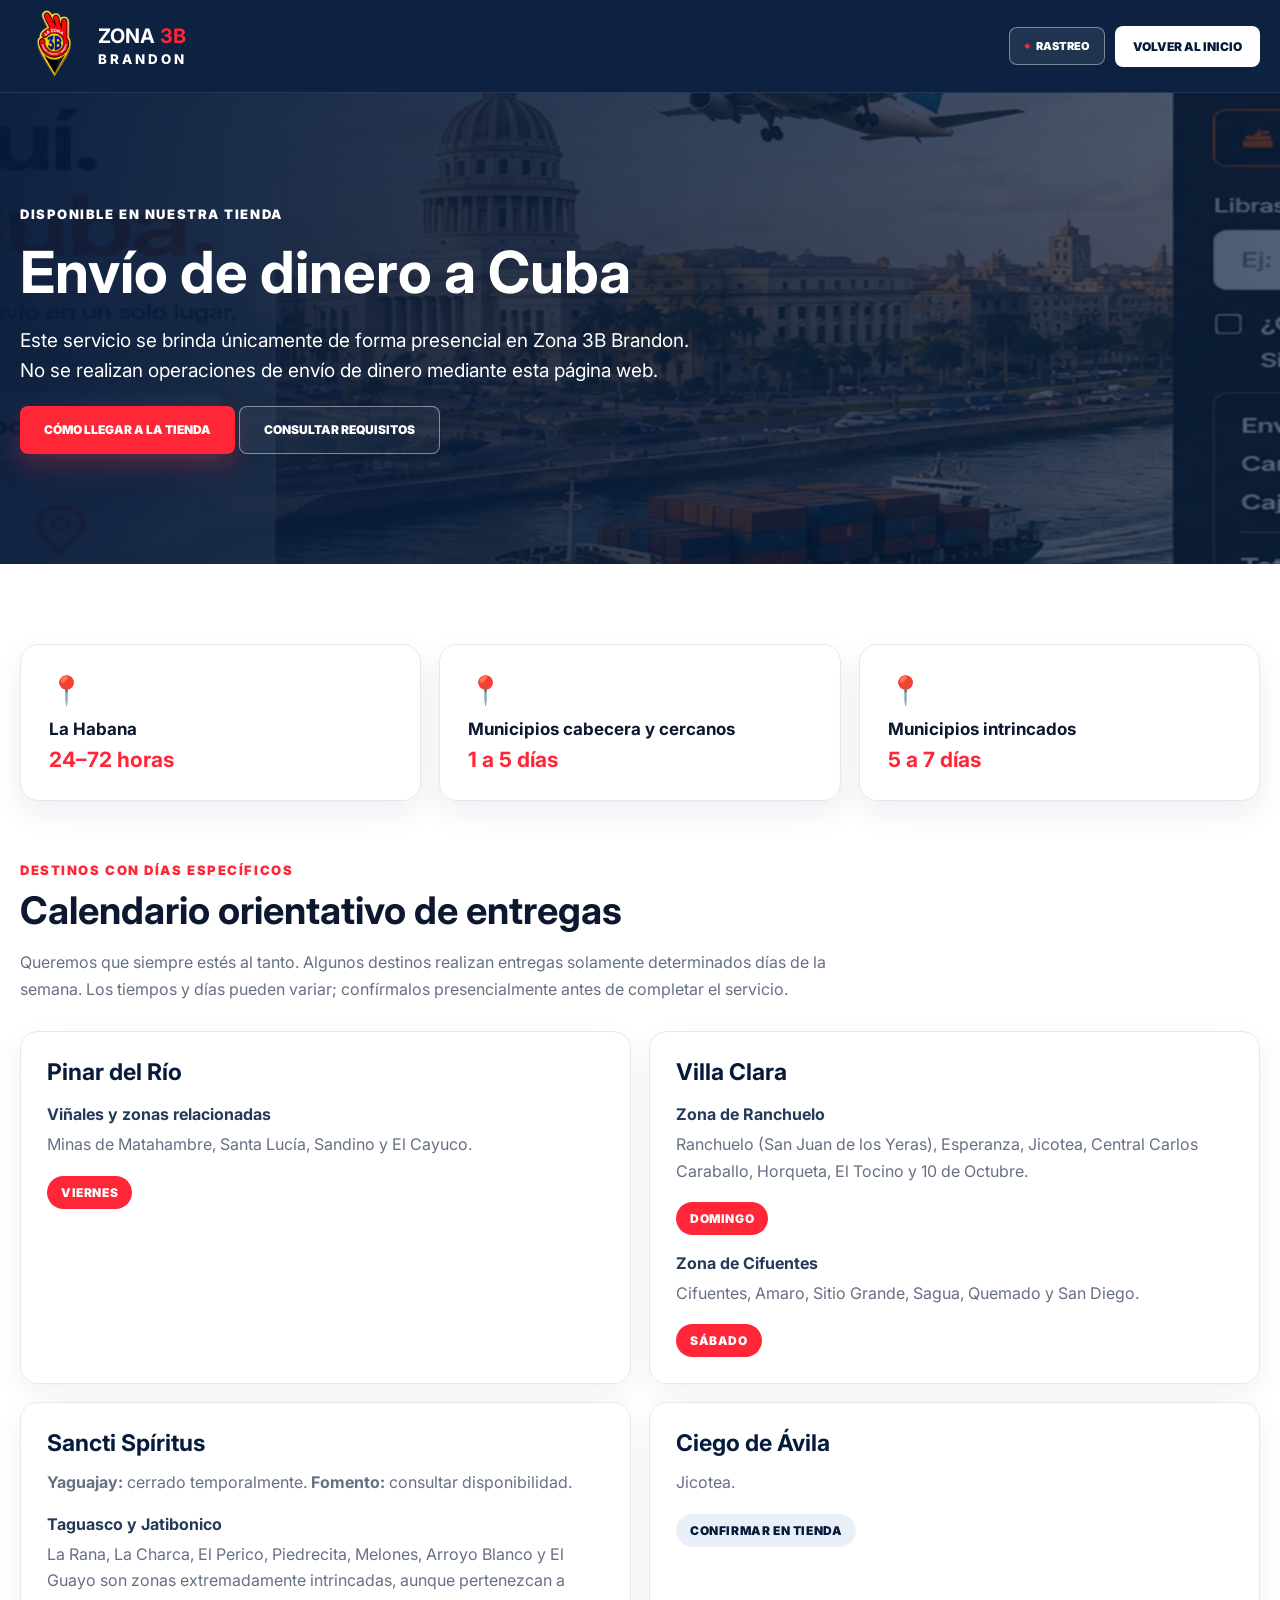
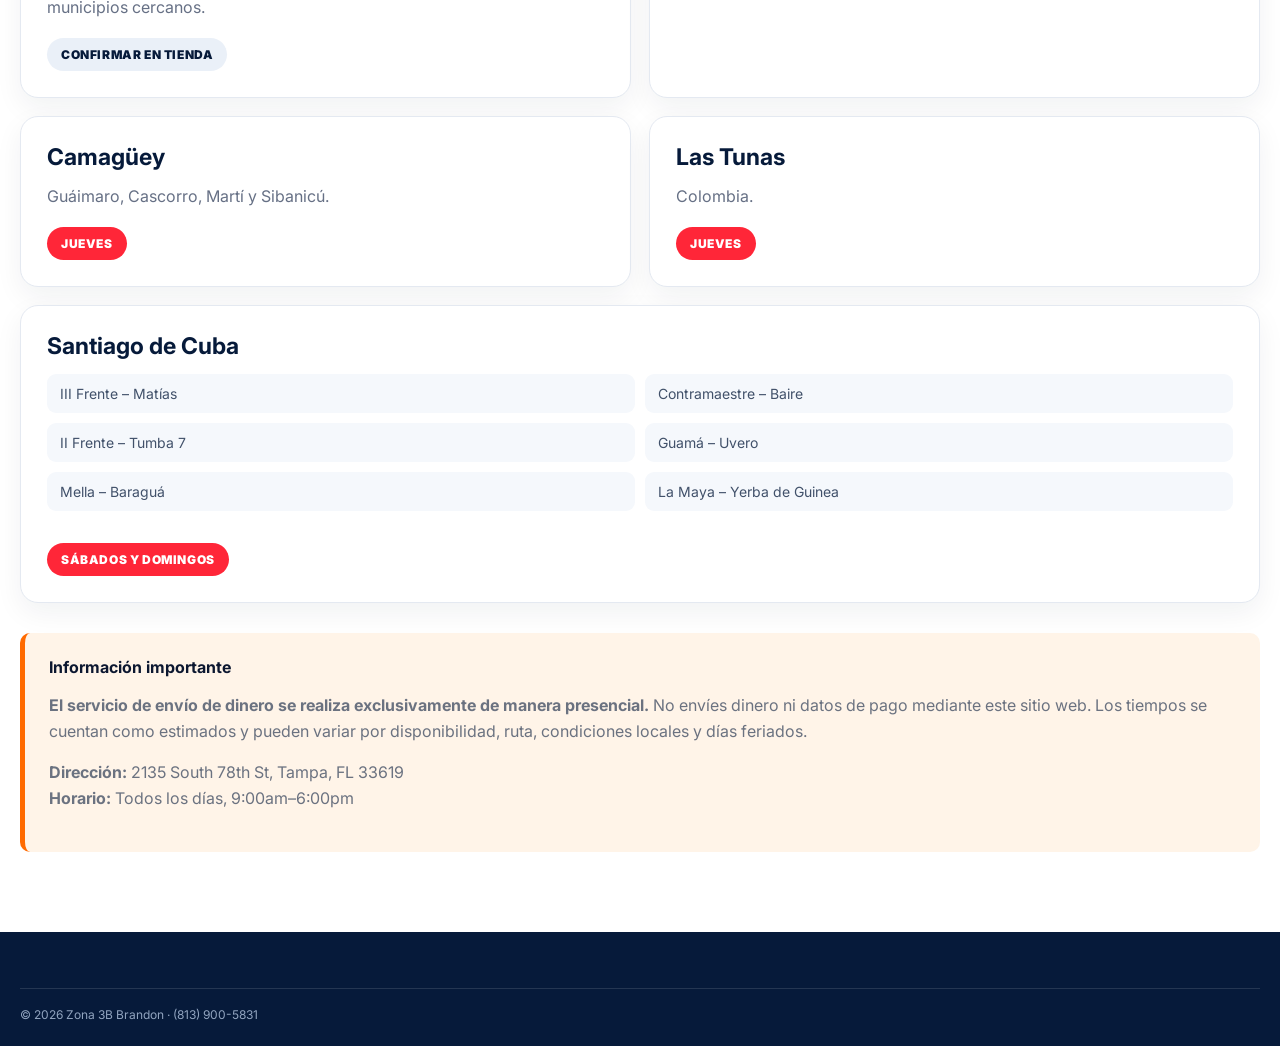
==== commit c60d3be4: "Actualización v6.8 seguimiento" ====
--- a/dinero.html
+++ b/dinero.html
@@ -9,13 +9,13 @@
   <link rel="preconnect" href="https://fonts.googleapis.com">
   <link rel="preconnect" href="https://fonts.gstatic.com" crossorigin>
   <link href="https://fonts.googleapis.com/css2?family=Inter:wght@400;600;700;800;900&display=swap" rel="stylesheet">
-  <link rel="stylesheet" href="styles-v65.css">
+  <link rel="stylesheet" href="styles-v67.css">
 </head>
 <body class="money-page">
   <header class="site-header">
     <div class="shell nav-wrap">
       <a class="brand" href="index.html"><img src="logo-zona3b-oficial.png" alt="Zona 3B"><div><strong>ZONA <span>3B</span></strong><small>BRANDON</small></div></a>
-      <a class="portal" href="index.html">Volver al inicio</a>
+      <div class="money-page-nav"><a class="tracking-nav money-track" href="seguimiento.html">Rastreo</a><a class="portal" href="index.html">Volver al inicio</a></div>
     </div>
   </header>
   <main>
--- a/styles-v67.css
+++ b/styles-v67.css
@@ -0,0 +1,39 @@
+:root{--navy:#061a3a;--navy2:#0b2f68;--red:#ff2638;--orange:#ff6a00;--text:#0c1730;--muted:#667085;--line:#e4e9f1;--soft:#f5f8fc}*{box-sizing:border-box}html{scroll-behavior:smooth}body{margin:0;font-family:Inter,system-ui,sans-serif;color:var(--text);background:#fff}.shell{width:min(1280px,calc(100% - 40px));margin:auto}.site-header{position:sticky;top:0;z-index:100;background:rgba(6,26,58,.97);border-bottom:1px solid rgba(255,255,255,.1);backdrop-filter:blur(14px)}.nav-wrap{height:86px;display:flex;align-items:center;justify-content:space-between;gap:24px}.brand{display:flex;align-items:center;gap:10px;color:#fff;text-decoration:none}.brand img{width:54px;height:64px;object-fit:contain;filter:brightness(0) invert(1)}.brand strong{font-size:20px;display:block;line-height:1}.brand strong span{color:var(--red)}.brand small{display:block;letter-spacing:.22em;font-weight:800;margin-top:5px}.menu{display:flex;align-items:center;gap:27px}.menu a{color:#fff;text-decoration:none;text-transform:uppercase;font-size:12px;font-weight:800;white-space:nowrap}.menu a:hover,.menu a.active{color:var(--red)}.portal{padding:13px 18px;border-radius:8px;background:#fff!important;color:var(--navy)!important;text-decoration:none;text-transform:uppercase;font-size:12px;font-weight:900}.menu-toggle{display:none;background:none;border:0;color:#fff;font-size:28px}.hero{position:relative;min-height:590px;overflow:hidden;background:var(--navy)}.hero-bg{position:absolute;inset:0;background:url('havana-scene-v54.jpg') center/cover no-repeat;transform:scale(1.03)}.hero-overlay{position:absolute;inset:0;background:linear-gradient(90deg,rgba(6,26,58,.99) 0%,rgba(6,26,58,.92) 45%,rgba(6,26,58,.38) 74%,rgba(6,26,58,.2) 100%)}.hero-content{position:relative;z-index:2;min-height:590px;display:flex;align-items:center}.hero-copy{max-width:690px;padding:62px 0}.kicker,.eyebrow{font-size:13px;letter-spacing:.12em;font-weight:900;color:#fff}.hero-slide{display:none;min-height:225px}.hero-slide.active{display:block;animation:fade .55s ease}@keyframes fade{from{opacity:.2;transform:translateY(8px)}to{opacity:1;transform:none}}.hero h1{font-size:58px;line-height:.98;margin:17px 0 10px;color:#fff;letter-spacing:-.04em}.hero h2{margin:0 0 22px;color:var(--red);font-size:24px}.hero p{font-size:18px;line-height:1.55;color:#fff;max-width:610px}.hero-benefits{display:grid;grid-template-columns:repeat(3,1fr);gap:0;margin:28px 0}.hero-benefits>div{display:flex;gap:12px;align-items:center;padding-right:18px;margin-right:18px;border-right:1px solid rgba(255,255,255,.2)}.hero-benefits>div:last-child{border:0}.hero-benefits i{width:38px;height:38px;border:1px solid rgba(255,255,255,.4);border-radius:50%;display:grid;place-items:center;color:#fff;font-style:normal}.hero-benefits span{display:flex;flex-direction:column;color:#fff}.hero-benefits b{text-transform:uppercase;font-size:11px}.hero-benefits small{font-size:11px;color:#bfd0e8}.hero-actions{display:flex;gap:12px}.btn{display:inline-flex;align-items:center;justify-content:center;min-height:48px;padding:0 24px;border-radius:8px;text-decoration:none;text-transform:uppercase;font-size:12px;font-weight:900;transition:.2s}.btn:hover{transform:translateY(-2px)}.btn.primary{background:var(--red);color:#fff;box-shadow:0 12px 24px rgba(255,38,56,.25)}.btn.secondary{border:1px solid rgba(255,255,255,.45);color:#fff;background:rgba(255,255,255,.05)}.btn.dark{background:var(--navy);color:#fff}.hero-dots{display:flex;gap:8px;margin-top:26px}.hero-dots button{width:26px;height:4px;border:0;background:rgba(255,255,255,.3);padding:0;border-radius:4px}.hero-dots button.active{background:var(--red)}.services{padding:24px 0 30px}.section-label{text-align:center;color:var(--navy2);font-weight:900;font-size:11px;margin-bottom:18px}.service-grid{display:grid;grid-template-columns:repeat(4,1fr);gap:14px}.service-grid article{display:flex;align-items:center;gap:16px;border:1px solid var(--line);border-radius:13px;padding:24px;background:#fff;box-shadow:0 10px 25px rgba(10,35,70,.06);transition:.2s}.service-grid article:hover{transform:translateY(-4px);box-shadow:0 16px 34px rgba(10,35,70,.11)}.service-icon{font-size:35px;width:48px;text-align:center}.service-icon.express{background:var(--red);color:#fff;font-size:10px;font-weight:900;padding:8px 4px;border-radius:5px}.service-grid h3{margin:0 0 7px;text-transform:uppercase;font-size:13px}.service-grid b,.service-grid small{display:block}.service-grid b{font-size:13px}.service-grid small{color:var(--muted);font-size:11px;margin-top:4px}.money-card{border-color:#ffd3d8!important;background:linear-gradient(135deg,#fff,#fff6f7)!important}.feature-strip{background:linear-gradient(90deg,var(--navy),var(--navy2));color:#fff}.strip-grid{display:grid;grid-template-columns:repeat(4,1fr)}.strip-grid>div{display:grid;grid-template-columns:34px 1fr;grid-template-rows:auto auto;padding:22px 28px;border-right:1px solid rgba(255,255,255,.2)}.strip-grid>div:last-child{border:0}.strip-grid span{grid-row:1/3;font-size:20px}.strip-grid b{text-transform:uppercase;font-size:11px}.strip-grid small{color:#c7d7ed;font-size:10px}.money-section{padding:92px 0;background:var(--soft)}.money-layout{display:grid;grid-template-columns:.9fr 1.1fr;gap:80px;align-items:center}.money-visual{position:relative;min-height:420px;display:grid;place-items:center;background:radial-gradient(circle at center,#fff 0 34%,transparent 35%)}.money-icon{width:170px;height:170px;border-radius:34px;background:linear-gradient(135deg,var(--red),#ff7a4f);display:grid;place-items:center;font-size:82px;box-shadow:0 30px 60px rgba(255,38,56,.25);z-index:2}.money-orbit{position:absolute;border:1px dashed #b8c7dc;border-radius:50%}.orbit-one{width:300px;height:300px}.orbit-two{width:410px;height:410px}.badge{position:absolute;background:#fff;border:1px solid var(--line);box-shadow:0 10px 25px rgba(10,35,70,.1);border-radius:999px;padding:10px 16px;font-size:12px;font-weight:800}.badge-one{top:65px;left:70px}.badge-two{right:38px;top:150px}.badge-three{bottom:62px;left:50px}.eyebrow{color:var(--red)}.money-copy h2,.calc-copy h2,.section-heading h2,.about h2,.contact h2{font-size:42px;line-height:1.08;margin:10px 0 18px;letter-spacing:-.03em}.money-copy>p,.calc-copy p,.about p{font-size:17px;line-height:1.7;color:var(--muted)}.money-points{display:grid;gap:16px;margin:26px 0}.money-points>div{display:flex;gap:14px}.money-points i{width:30px;height:30px;border-radius:50%;background:#e9fff0;color:#078a3a;display:grid;place-items:center;font-style:normal;font-weight:900}.money-points span{display:flex;flex-direction:column}.money-points small{color:var(--muted);margin-top:4px}.money-actions{display:flex;align-items:center;gap:20px}.text-link{color:var(--navy2);font-weight:800;text-decoration:none}.legal-note{display:block;color:#7a8497;line-height:1.5;margin-top:22px}.calculator-section{padding:82px 0;background:linear-gradient(135deg,var(--navy),#0b3474);color:#fff}.calculator-layout{display:grid;grid-template-columns:1fr 1fr;gap:80px;align-items:center}.calc-copy .eyebrow{color:#ff8792}.calc-copy p{color:#c9d7ec}.calculator-card{background:#fff;color:var(--text);padding:30px;border-radius:18px;box-shadow:0 30px 70px rgba(0,0,0,.2)}.tabs{display:grid;grid-template-columns:repeat(3,1fr);gap:8px;margin-bottom:22px}.ship-tab{border:1px solid var(--line);background:#fff;padding:12px 8px;border-radius:8px;font-weight:800;cursor:pointer}.ship-tab.active{background:var(--red);color:#fff;border-color:var(--red)}.calculator-card label{display:block;font-size:13px;font-weight:800;margin-bottom:8px}.input-wrap{display:flex;border:1px solid var(--line);border-radius:9px;overflow:hidden;margin-bottom:16px}.input-wrap input{flex:1;border:0;padding:14px;font-size:16px;outline:none}.input-wrap span{padding:14px;color:var(--muted)}.check-row{display:flex!important;align-items:center;gap:10px;margin:14px 0 20px!important}.check-row span{display:flex;flex-direction:column}.check-row small{color:var(--muted)}.summary-box{background:var(--soft);border-radius:12px;padding:16px}.summary-box>div{display:flex;justify-content:space-between;padding:7px 0}.summary-box .total{border-top:1px solid var(--line);margin-top:8px;padding-top:14px;font-size:18px}.summary-box .total b{color:var(--red);font-size:25px}.calculator-card>small{display:block;color:var(--muted);margin-top:12px}.boxes{padding:80px 0}.section-heading{margin-bottom:26px}.section-heading.center{text-align:center}.boxes-grid{display:grid;grid-template-columns:repeat(4,1fr);gap:18px}.boxes-grid article{border:1px solid var(--line);border-radius:16px;display:grid;grid-template-columns:1.1fr .9fr;align-items:center;padding:20px;background:#fff;box-shadow:0 10px 25px rgba(10,35,70,.06)}.boxes-grid img{width:100%;height:150px;object-fit:contain}.boxes-grid small{color:var(--red);font-weight:900}.boxes-grid h3{font-size:21px;margin:5px 0}.boxes-grid b{font-size:31px;color:var(--orange)}.how{padding:80px 0;background:var(--soft)}.steps{display:grid;grid-template-columns:repeat(3,1fr);gap:22px}.steps article{background:#fff;padding:30px;border-radius:16px;border:1px solid var(--line)}.steps span{display:grid;place-items:center;width:42px;height:42px;border-radius:50%;background:var(--red);color:#fff;font-weight:900}.steps p{color:var(--muted);line-height:1.6}.about{padding:82px 0}.about-layout{display:grid;grid-template-columns:1.15fr .85fr;gap:70px;align-items:center}.about-stats{display:grid;grid-template-columns:repeat(3,1fr);gap:12px}.about-stats article{background:var(--navy);color:#fff;border-radius:14px;padding:28px 16px;text-align:center}.about-stats b{font-size:34px;display:block;color:#fff}.about-stats span{font-size:12px;color:#c5d4e8}.contact{padding:20px 0 80px}.contact-card{display:grid;grid-template-columns:1fr 1fr;background:var(--soft);border-radius:20px;overflow:hidden;border:1px solid var(--line)}.contact-card>div{padding:54px}.contact-card p{color:var(--muted);line-height:1.6}.contact-card img{width:100%;height:100%;min-height:380px;object-fit:cover}.contact-actions{display:flex;gap:10px;margin-top:24px}.float{position:fixed;bottom:22px;width:54px;height:54px;border-radius:50%;display:grid;place-items:center;color:#fff;text-decoration:none;z-index:90;box-shadow:0 10px 25px rgba(0,0,0,.25)}.float.whatsapp{left:18px;background:#25d366}.float.up{right:18px;background:var(--red);font-size:24px}footer{background:var(--navy);color:#fff;padding:46px 0 18px}.footer-grid{display:grid;grid-template-columns:1.5fr 1fr 1fr 1fr;gap:30px}.footer-grid>div{display:flex;flex-direction:column;gap:8px}.footer-grid a,.footer-grid span,.footer-grid small{color:#bdcbe0;text-decoration:none;font-size:13px}.footer-brand{flex-direction:row!important;align-items:center}.footer-brand img{width:48px;filter:brightness(0) invert(1)}.footer-bottom{border-top:1px solid rgba(255,255,255,.12);margin-top:32px;padding-top:18px;color:#91a4bf;font-size:12px}.money-page-hero{padding:110px 0;background:linear-gradient(100deg,rgba(6,26,58,.97),rgba(6,26,58,.68)),url('havana-scene-v54.jpg') center/cover;color:#fff}.money-page-hero h1{font-size:58px;margin:14px 0}.money-page-hero p{font-size:19px;max-width:670px;line-height:1.6}.money-detail{padding:80px 0}.detail-grid{display:grid;grid-template-columns:repeat(3,1fr);gap:20px}.detail-grid article{border:1px solid var(--line);border-radius:16px;padding:30px}.detail-grid span{color:var(--red);font-weight:900}.detail-grid p{color:var(--muted);line-height:1.6}.notice{margin-top:30px;padding:24px;background:#fff4e8;border-left:5px solid var(--orange);border-radius:10px}.notice p{color:#6b7280;line-height:1.6}.money-page footer{padding:24px 0}
+@media(max-width:1100px){.menu-toggle{display:block}.menu{display:none;position:absolute;left:0;right:0;top:86px;background:var(--navy);padding:22px;flex-direction:column;align-items:flex-start}.menu.open{display:flex}.service-grid,.boxes-grid{grid-template-columns:repeat(2,1fr)}.money-layout,.calculator-layout,.about-layout{grid-template-columns:1fr}.money-visual{order:2}.hero-overlay{background:rgba(6,26,58,.9)}.strip-grid{grid-template-columns:repeat(2,1fr)}.footer-grid{grid-template-columns:repeat(2,1fr)}}
+@media(max-width:680px){.shell{width:min(100% - 24px,1280px)}.brand div{display:none}.hero,.hero-content{min-height:650px}.hero-copy{padding:45px 0}.hero h1{font-size:43px}.hero h2{font-size:19px}.hero-benefits{grid-template-columns:1fr;gap:12px}.hero-benefits>div{border:0}.hero-actions,.money-actions,.contact-actions{flex-direction:column;align-items:stretch}.service-grid,.boxes-grid,.steps,.detail-grid{grid-template-columns:1fr}.strip-grid{grid-template-columns:1fr}.strip-grid>div{border-right:0;border-bottom:1px solid rgba(255,255,255,.2)}.money-section,.calculator-section,.boxes,.how,.about{padding:58px 0}.money-layout{gap:30px}.money-visual{min-height:340px}.orbit-two{width:320px;height:320px}.orbit-one{width:245px;height:245px}.money-icon{width:135px;height:135px;font-size:62px}.badge-one{left:0}.badge-two{right:0}.badge-three{left:15px}.money-copy h2,.calc-copy h2,.section-heading h2,.about h2,.contact h2{font-size:34px}.calculator-layout{gap:28px}.contact-card{grid-template-columns:1fr}.contact-card>div{padding:30px}.about-stats{grid-template-columns:1fr}.footer-grid{grid-template-columns:1fr}.money-page-hero h1{font-size:42px}}
+
+/* Zona 3B Brandon v6.2 — logo oficial y calculadora con fondo limpio */
+.brand img{width:68px;height:76px;object-fit:contain;filter:none}.nav-wrap{height:92px}.menu{top:92px}.footer-brand img{width:62px;height:82px;object-fit:contain;filter:none}.calculator-section{background:#fff;color:var(--text);border-top:1px solid var(--line);border-bottom:1px solid var(--line)}.calculator-section .calc-copy .eyebrow{color:var(--red)}.calculator-section .calc-copy p{color:var(--muted)}.calculator-card{border:1px solid var(--line);box-shadow:0 18px 45px rgba(10,35,70,.10)}
+@media(max-width:1100px){.menu{top:92px}}
+@media(max-width:680px){.brand img{width:52px;height:66px}.nav-wrap{height:78px}.menu{top:78px}.footer-brand img{width:54px;height:72px}}
+
+/* v6.3 shipping limits and delivery details */
+.service-grid article small{display:block;margin-top:3px}.calc-rule{margin:-2px 0 14px;padding:10px 12px;border-radius:10px;background:#eef4ff;color:#173765;font-size:12px;font-weight:700;line-height:1.45}.calculator-card>small.error{display:block;color:#c9212b;font-weight:800;margin-top:10px}.input-wrap input:invalid:not(:placeholder-shown){outline:2px solid #e52b37;border-color:#e52b37}
+
+/* Tienda v6.4 */
+.store-hero{padding:150px 0 70px;background:linear-gradient(135deg,#061a3a 0%,#0b3269 100%);color:#fff;text-align:center}
+.store-hero .eyebrow{color:#ff3045}.store-hero h1{font-size:clamp(2.2rem,5vw,4rem);margin:8px 0 14px}.store-hero p{max-width:720px;margin:0 auto;color:#d8e3f4;font-size:1.05rem;line-height:1.7}
+.store-toolbar{padding:30px 0;background:#fff;border-bottom:1px solid #e6ecf4;position:sticky;top:86px;z-index:20}
+.store-toolbar-row{display:flex;gap:14px;align-items:center;justify-content:space-between;flex-wrap:wrap}.store-search{flex:1;min-width:260px;display:flex;align-items:center;border:1px solid #d8e0ec;border-radius:14px;padding:0 16px;background:#f8fafc}.store-search input{width:100%;border:0;background:transparent;padding:15px 10px;font:inherit;outline:none}.category-filter{display:flex;gap:8px;flex-wrap:wrap}.category-filter button{border:1px solid #d8e0ec;background:#fff;color:#0a2147;border-radius:999px;padding:10px 14px;font-weight:800;cursor:pointer}.category-filter button.active,.category-filter button:hover{background:#ff2638;color:#fff;border-color:#ff2638}
+.categories-section{padding:58px 0;background:#f4f7fb}.category-grid{display:grid;grid-template-columns:repeat(3,1fr);gap:18px}.category-card{background:#fff;border:1px solid #e0e7f0;border-radius:20px;padding:26px;box-shadow:0 12px 30px rgba(6,26,58,.06);cursor:pointer;transition:.2s}.category-card:hover{transform:translateY(-4px);box-shadow:0 18px 38px rgba(6,26,58,.12)}.category-card .icon{width:58px;height:58px;border-radius:16px;display:grid;place-items:center;background:#fff1f2;font-size:30px;margin-bottom:18px}.category-card h2{margin:0 0 8px;color:#071d42}.category-card p{margin:0;color:#66758b;line-height:1.55}.category-card span{display:inline-block;margin-top:16px;color:#ff2638;font-weight:800}
+.products-section{padding:60px 0 90px;background:#fff}.products-head{display:flex;justify-content:space-between;gap:20px;align-items:end;margin-bottom:24px}.products-head h2{margin:5px 0 0;font-size:2rem;color:#071d42}.products-count{color:#66758b;font-weight:700}.product-grid{display:grid;grid-template-columns:repeat(4,1fr);gap:18px}.product-card{border:1px solid #e0e7f0;border-radius:18px;overflow:hidden;background:#fff}.product-image{height:190px;background:#f4f7fb;display:grid;place-items:center;font-size:52px}.product-info{padding:18px}.product-info small{color:#ff2638;font-weight:800;text-transform:uppercase}.product-info h3{margin:7px 0;color:#071d42}.product-info p{margin:0;color:#66758b}.empty-products{grid-column:1/-1;text-align:center;border:2px dashed #d8e0ec;border-radius:20px;padding:55px 20px;background:#f8fafc}.empty-products .empty-icon{font-size:50px}.empty-products h3{color:#071d42;font-size:1.45rem;margin:10px 0}.empty-products p{color:#66758b;max-width:620px;margin:0 auto;line-height:1.6}
+@media(max-width:900px){.category-grid{grid-template-columns:repeat(2,1fr)}.product-grid{grid-template-columns:repeat(2,1fr)}.store-toolbar{top:72px}}
+@media(max-width:600px){.category-grid,.product-grid{grid-template-columns:1fr}.store-hero{padding:120px 0 55px}.store-toolbar{position:static}.store-toolbar-row{display:block}.category-filter{margin-top:14px}.category-filter button{font-size:.82rem}.products-head{display:block}.products-count{display:block;margin-top:8px}}
+
+/* v6.5 departure schedules and money delivery destinations */
+.delivery-summary{display:grid;grid-template-columns:repeat(3,1fr);gap:18px;margin-bottom:58px}.delivery-summary article{padding:28px;border:1px solid var(--line);border-radius:18px;background:#fff;box-shadow:0 12px 30px rgba(6,26,58,.07)}.delivery-summary span{font-size:28px}.delivery-summary h3{margin:12px 0 8px;font-size:17px}.delivery-summary b{color:var(--red);font-size:21px}.schedule-intro{max-width:820px;margin-bottom:28px}.schedule-intro h2{font-size:38px;margin:8px 0 12px}.schedule-intro p{color:var(--muted);line-height:1.7}.destination-grid{display:grid;grid-template-columns:repeat(2,1fr);gap:18px}.destination-card{border:1px solid var(--line);border-radius:18px;padding:26px;background:#fff;box-shadow:0 10px 28px rgba(6,26,58,.06)}.destination-card.wide{grid-column:1/-1}.destination-card h3{margin:0 0 12px;color:var(--navy);font-size:23px}.destination-card h4{margin:18px 0 7px;color:#253958}.destination-card p{color:var(--muted);line-height:1.65;margin:0}.delivery-day{display:inline-flex;margin-top:18px;padding:9px 14px;border-radius:999px;background:var(--red);color:#fff;font-size:12px;font-weight:900;text-transform:uppercase;letter-spacing:.05em}.delivery-day.neutral{background:#eaf0f8;color:var(--navy)}.route-list{display:grid;grid-template-columns:repeat(2,1fr);gap:10px;margin:14px 0}.route-list span{padding:11px 13px;background:var(--soft);border-radius:9px;color:#41516a;font-size:14px}.service-grid article{align-items:flex-start}.service-grid small{line-height:1.35}
+@media(max-width:680px){.delivery-summary,.destination-grid{grid-template-columns:1fr}.destination-card.wide{grid-column:auto}.route-list{grid-template-columns:1fr}.schedule-intro h2{font-size:31px}}
+
+/* Seguimiento v6.6 */
+.tracking-page{background:#f4f7fb;min-height:70vh}.tracking-hero{padding:90px 0 55px;background:linear-gradient(135deg,#061a3a,#0c356f);color:#fff}.tracking-hero h1{font-size:clamp(2.3rem,5vw,4.7rem);margin:8px 0 12px}.tracking-hero p{max-width:720px;font-size:1.1rem;color:#dce8fb;line-height:1.7}.tracking-section{padding:70px 0}.tracking-layout{display:grid;grid-template-columns:minmax(320px,.8fr) minmax(420px,1.2fr);gap:28px;align-items:start}.tracking-card,.tracking-result{background:#fff;border:1px solid #dbe4f0;border-radius:22px;box-shadow:0 18px 50px rgba(6,26,58,.08)}.tracking-card{padding:30px}.tracking-card-head{display:flex;gap:16px;align-items:center;margin-bottom:26px}.tracking-card-head h2,.tracking-result h2{margin:0 0 5px}.tracking-card-head p{margin:0;color:#64748b}.tracking-icon{width:52px;height:52px;border-radius:16px;display:grid;place-items:center;background:#ff293d;color:#fff;font-size:1.7rem}.tracking-card label{display:block;font-weight:800;margin:18px 0 8px}.tracking-card input,.tracking-card select{width:100%;padding:15px 16px;border:1px solid #cbd5e1;border-radius:12px;font:inherit;background:#fff}.tracking-card input:focus,.tracking-card select:focus{outline:3px solid rgba(255,41,61,.15);border-color:#ff293d}.tracking-submit{width:100%;margin-top:22px;border:0}.tracking-note,.tracking-source-note{display:block;color:#64748b;line-height:1.55;margin-top:18px}.tracking-result{min-height:420px;padding:32px}.tracking-empty,.tracking-loading,.tracking-error{text-align:center;padding:55px 22px}.tracking-package{font-size:4.5rem}.tracking-empty p,.tracking-loading p,.tracking-error p{color:#64748b;max-width:520px;margin:10px auto 22px;line-height:1.6}.spinner{width:48px;height:48px;margin:0 auto 22px;border:5px solid #e2e8f0;border-top-color:#ff293d;border-radius:50%;animation:spin 1s linear infinite}@keyframes spin{to{transform:rotate(360deg)}}.tracking-status-icon{width:58px;height:58px;border-radius:50%;display:grid;place-items:center;background:#fff0f1;color:#ff293d;font-size:2rem;font-weight:900;margin:0 auto 20px}.result-head{display:flex;justify-content:space-between;gap:18px;align-items:flex-start;padding-bottom:22px;border-bottom:1px solid #e2e8f0}.result-head p{margin:4px 0;color:#64748b}.result-badge{background:#e9f9ef;color:#15803d;padding:9px 13px;border-radius:999px;font-weight:800;white-space:nowrap}.result-summary{margin:22px 0;padding:16px 18px;border-left:4px solid #ff293d;background:#fff6f7;border-radius:10px;line-height:1.6}.tracking-timeline{list-style:none;margin:25px 0 0;padding:0}.tracking-timeline li{display:grid;grid-template-columns:22px 1fr;gap:12px;position:relative;padding-bottom:25px}.tracking-timeline li:not(:last-child):before{content:'';position:absolute;left:6px;top:14px;bottom:0;width:2px;background:#dbe4f0}.event-dot{width:14px;height:14px;border:3px solid #ff293d;background:#fff;border-radius:50%;z-index:1}.tracking-timeline b,.tracking-timeline small,.tracking-timeline time{display:block}.tracking-timeline small,.tracking-timeline time{color:#64748b;margin-top:4px}.tracking-help{padding:0 0 75px}.tracking-help .shell{background:#061a3a;color:#fff;border-radius:22px;padding:30px 34px;display:flex;align-items:center;justify-content:space-between;gap:25px}.tracking-help h2{margin:0 0 8px}.tracking-help p{margin:0;color:#dce8fb;max-width:780px;line-height:1.6}@media(max-width:900px){.tracking-layout{grid-template-columns:1fr}.tracking-hero{padding:65px 0 40px}.tracking-help .shell{align-items:flex-start;flex-direction:column}.tracking-result{min-height:350px}}
+
+/* v6.7 — enlace de rastreo siempre visible */
+.menu{gap:18px}
+.menu a{font-size:11px}
+.menu .tracking-nav{display:inline-flex;align-items:center;padding:10px 13px;border:1px solid rgba(255,255,255,.42);border-radius:8px;background:rgba(255,255,255,.08);color:#fff}
+.menu .tracking-nav::before{content:'⌖';font-size:14px;margin-right:6px;color:#ff3045}
+.menu .tracking-nav:hover,.menu .tracking-nav.active{background:#ff2638;border-color:#ff2638;color:#fff}
+.menu .tracking-nav:hover::before,.menu .tracking-nav.active::before{color:#fff}
+@media(max-width:1200px){.menu{gap:12px}.menu a{font-size:10px}.portal{padding:11px 13px}}
+@media(max-width:1100px){.menu{gap:0}.menu a{font-size:12px}.menu .tracking-nav{border-radius:0;width:100%;padding:14px 20px}}
+.money-page-nav{display:flex;align-items:center;gap:10px}.money-page-nav .money-track{display:inline-flex;align-items:center;padding:11px 14px;border:1px solid rgba(255,255,255,.42);border-radius:8px;background:rgba(255,255,255,.08);color:#fff;text-decoration:none;text-transform:uppercase;font-size:11px;font-weight:900}.money-page-nav .money-track::before{content:'⌖';margin-right:6px;color:#ff3045}@media(max-width:600px){.money-page-nav .money-track{display:none}}
